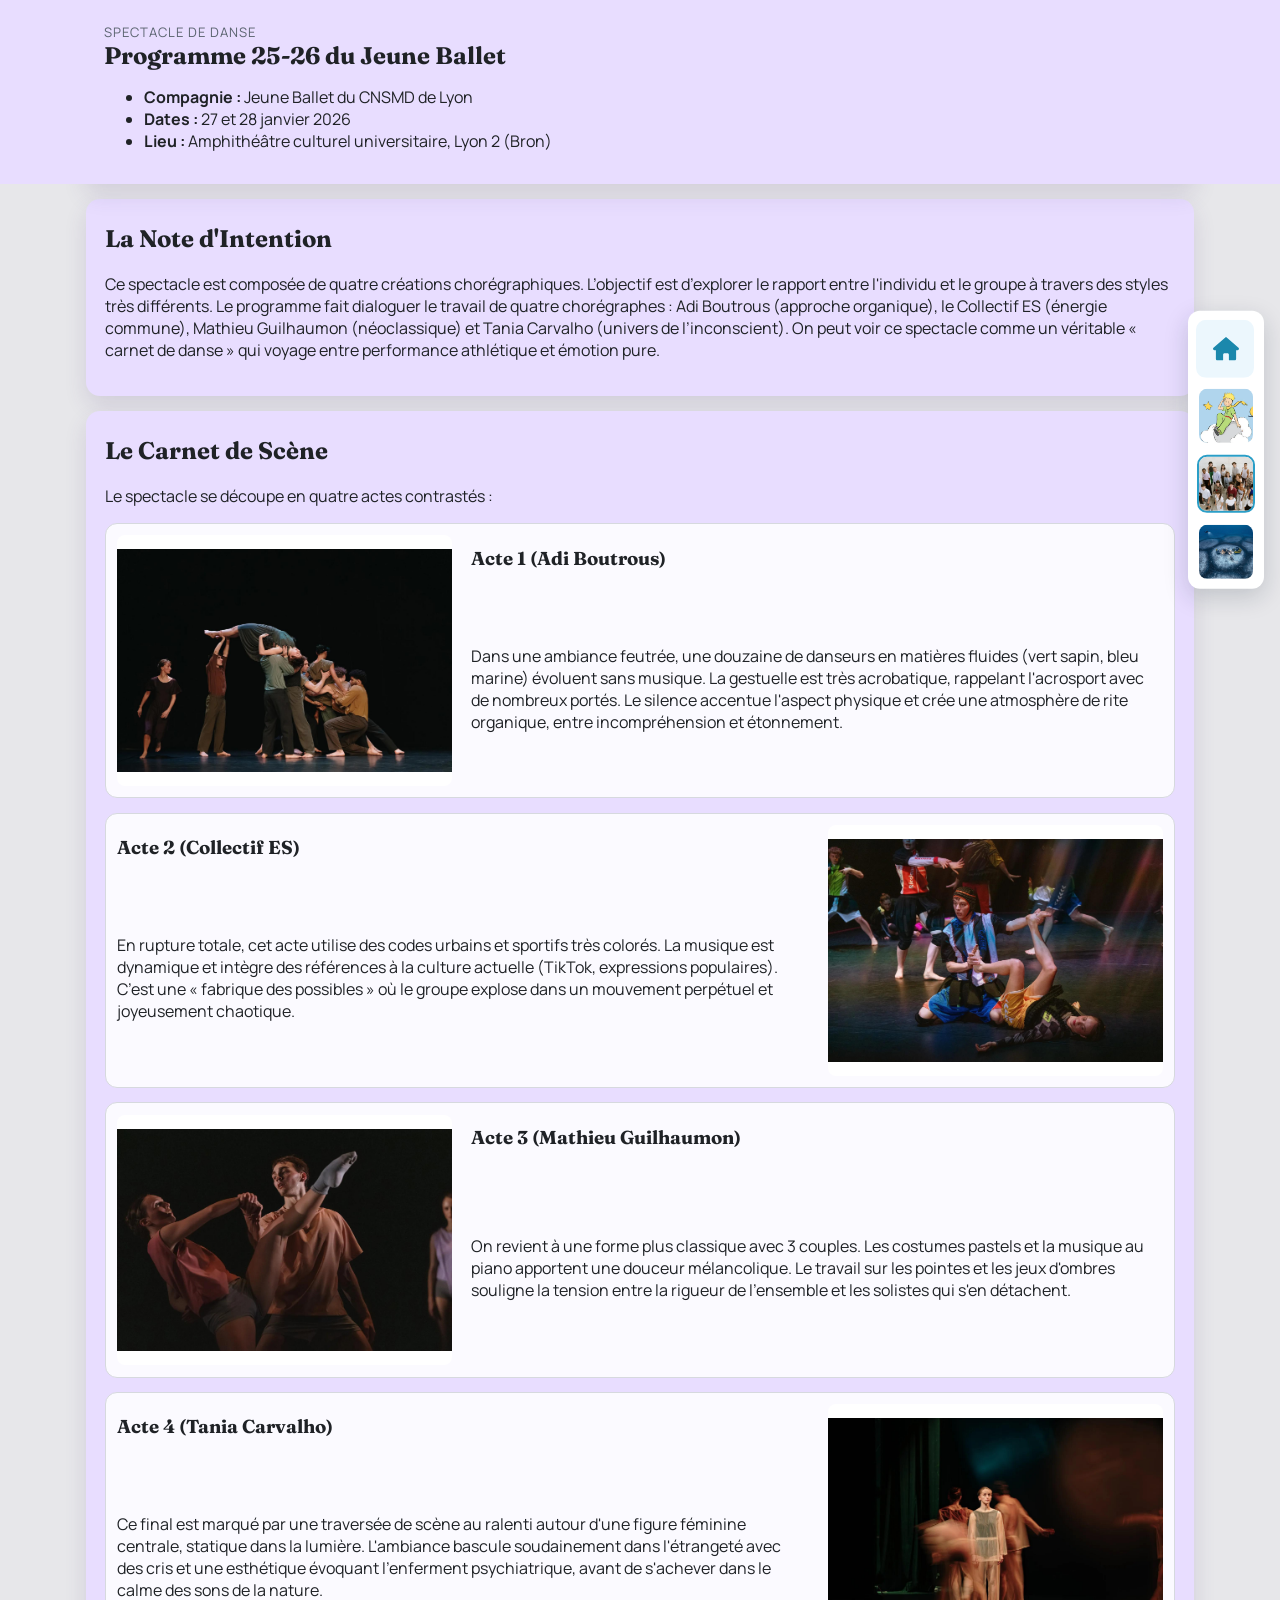
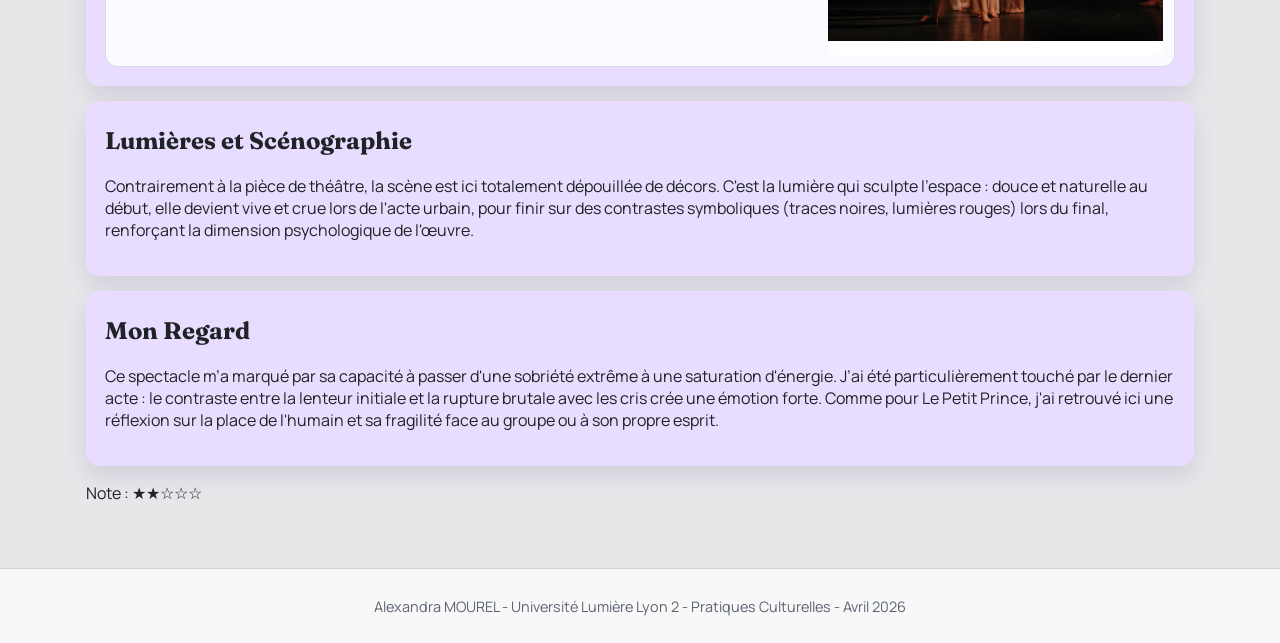
==== danse.html @ e145bd19 "first commit" ====
<!DOCTYPE html>
<html lang="fr">
  <head>
    <meta charset="UTF-8" />
    <meta name="viewport" content="width=device-width, initial-scale=1.0" />
    <title>Spectacle de danse - Jeune Ballet</title>
    <link rel="preconnect" href="https://fonts.googleapis.com" />
    <link rel="preconnect" href="https://fonts.gstatic.com" crossorigin />
    <link
      href="https://fonts.googleapis.com/css2?family=Fraunces:opsz,wght@9..144,400;9..144,700&family=Manrope:wght@400;600;700&display=swap"
      rel="stylesheet"
    />
    <link rel="stylesheet" href="style.css" />
  </head>
  <body class="danse-theme ">
    <main class="container detail-page">
      <div class="danse-sections">
      <section class="detail-bandeau danse-box">
        <p class="eyebrow">Spectacle de danse</p>
        <h1>Programme 25-26 du Jeune Ballet</h1>
        <ul>
          <li><strong>Compagnie :</strong> Jeune Ballet du CNSMD de Lyon</li>
          <li><strong>Dates :</strong> 27 et 28 janvier 2026</li>
          <li><strong>Lieu :</strong>  Amphithéâtre culturel universitaire, Lyon 2 (Bron)</li>
        </ul>
      </section>

      <section class="detail-content danse-box">
        <h2>La Note d'Intention</h2>
        <p>
          Ce spectacle est composée de quatre créations chorégraphiques. L’objectif est d’explorer le rapport entre l'individu et le groupe à travers des styles très différents. Le programme fait dialoguer le travail de quatre chorégraphes : Adi Boutrous (approche organique), le Collectif ES (énergie commune), Mathieu Guilhaumon (néoclassique) et Tania Carvalho (univers de l’inconscient). On peut voir ce spectacle comme un véritable « carnet de danse » qui voyage entre performance athlétique et émotion pure.
        </p>
      </section>

      <section class="detail-content danse-box">
        <h2>Le Carnet de Scène</h2>
        <p>
        Le spectacle se découpe en quatre actes contrastés :
        </p>
        <div class="acts-grid">
          <article class="act-card">
            <img src="Images/danse_1.jpeg" alt="Acte 1 - Adi Boutrous" />
            <h3>Acte 1 (Adi Boutrous)</h3>
            <p>
              Dans une ambiance feutrée, une douzaine de danseurs en matières fluides (vert sapin, bleu marine) évoluent sans musique. La gestuelle est très acrobatique, rappelant l'acrosport avec de nombreux portés. Le silence accentue l'aspect physique et crée une atmosphère de rite organique, entre incompréhension et étonnement.
            </p>
          </article>

          <article class="act-card">
            <img src="Images/danse_2.jpeg" alt="Acte 2 - Collectif ES" />
            <h3>Acte 2 (Collectif ES)</h3>
            <p>
              En rupture totale, cet acte utilise des codes urbains et sportifs très colorés. La musique est dynamique et intègre des références à la culture actuelle (TikTok, expressions populaires). C’est une « fabrique des possibles » où le groupe explose dans un mouvement perpétuel et joyeusement chaotique.
            </p>
          </article>

          <article class="act-card">
            <img src="Images/danse_3.jpeg" alt="Acte 3 - Mathieu Guilhaumon" />
            <h3>Acte 3 (Mathieu Guilhaumon)</h3>
            <p>
              On revient à une forme plus classique avec 3 couples. Les costumes pastels et la musique au piano apportent une douceur mélancolique. Le travail sur les pointes et les jeux d'ombres souligne la tension entre la rigueur de l'ensemble et les solistes qui s'en détachent.
            </p>
          </article>

          <article class="act-card">
            <img src="Images/danse_4.jpeg" alt="Acte 4 - Tania Carvalho" />
            <h3>Acte 4 (Tania Carvalho)</h3>
            <p>
               Ce final est marqué par une traversée de scène au ralenti autour d'une figure féminine centrale, statique dans la lumière. L'ambiance bascule soudainement dans l'étrangeté avec des cris et une esthétique évoquant l'enferment psychiatrique, avant de s'achever dans le calme des sons de la nature.
            </p>
          </article>
        </div>
      </section>

      <section class="detail-content danse-box">
        <h2>Lumières et Scénographie</h2>
        <p>
          Contrairement à la pièce de théâtre, la scène est ici totalement dépouillée de décors. C'est la lumière qui sculpte l'espace : douce et naturelle au début, elle devient vive et crue lors de l'acte urbain, pour finir sur des contrastes symboliques (traces noires, lumières rouges) lors du final, renforçant la dimension psychologique de l'œuvre.
        </p>
      </section>

      <section class="detail-content danse-box">
        <h2>Mon Regard</h2>
        <p>
            Ce spectacle m’a marqué par sa capacité à passer d'une sobriété extrême à une saturation d'énergie. J’ai été particulièrement touché par le dernier acte : le contraste entre la lenteur initiale et la rupture brutale avec les cris crée une émotion forte. Comme pour Le Petit Prince, j'ai retrouvé ici une réflexion sur la place de l'humain et sa fragilité face au groupe ou à son propre esprit.
        </p>
      </section>
      </div>

      <p>Note : &starf;&starf;&star;&star;&star;</p>

    </main>

    <aside class="works-side-nav" aria-label="Navigation des oeuvres">
      <a class="home-icon-link" href="index.html" aria-label="Retour a l'accueil">
        <svg viewBox="0 0 576 512" width="26" height="26" aria-hidden="true" focusable="false">
          <path fill="currentColor" d="M575.8 255.5c0 18-15 32.1-32 32.1H512v192.3c0 17.7-14.3 32.1-32 32.1H352V384c0-17.7-14.3-32-32-32H256c-17.7 0-32 14.3-32 32v128H96c-17.7 0-32-14.3-32-32V287.6H32c-17.8 0-32-14.3-32-32.1c0-9 3.8-17.5 10.4-23.5L266.4 8.5c12.3-11.3 30.9-11.3 43.2 0l256 223.5c6.5 6 10.2 14.5 10.2 23.5z"/>
        </svg>
      </a>
      <a class="work-thumb-link" href="theatre.html" aria-label="Aller a la page Theatre">
        <img src="Images/Accueil_prince.WEBP" alt="Theatre" />
      </a>
      <a class="work-thumb-link is-active" href="danse.html" aria-label="Aller a la page Danse">
        <img src="Images/Accueil_danse.WEBP" alt="Danse" />
      </a>
      <a class="work-thumb-link" href="musee.html" aria-label="Aller a la page Musee">
        <img src="Images/expo.JPG" alt="Musee" />
      </a>
    </aside>

    <footer class="site-footer">
      <p>Alexandra MOUREL - Université Lumière Lyon 2 - Pratiques Culturelles - Avril 2026</p>
    </footer>
  </body>
</html>
---- style.css ----
:root {
  --bg: #f3f1ed;
  --paper: #fffdfa;
  --ink: #1f2226;
  --accent: #d86a3d;
  --line: #2a9ec7;
  --line-soft: #9ad3e6;
  --muted: #5b6470;
  --shadow: 0 14px 40px rgba(22, 39, 54, 0.09);
}

* {
  box-sizing: border-box;
}

body {
  margin: 0;
  font-family: "Manrope", sans-serif;
  color: var(--ink);
  background:
    radial-gradient(circle at top right, rgba(216, 106, 61, 0.12), transparent 30%),
    radial-gradient(circle at 20% 25%, rgba(42, 158, 199, 0.12), transparent 40%),
    var(--bg);
  min-height: 100vh;
  display: flex;
  flex-direction: column;
}

body.theatre-theme {
  background:
    radial-gradient(circle at 14% 18%, rgba(255, 255, 255, 0.45) 1px, transparent 2px),
    radial-gradient(circle at 72% 24%, rgba(255, 255, 255, 0.4) 1px, transparent 2px),
    radial-gradient(circle at 28% 68%, rgba(255, 255, 255, 0.35) 1px, transparent 2px),
    linear-gradient(180deg, #fff9ce 0%, #fff5b0 100%);
  background-size: 180px 180px, 220px 220px, 200px 200px, auto;
}

body.danse-theme {
  background: #e7e7ea;
}

body.expo-theme {
  --ink: #eaf4ff;
  --paper: #102135;
  --line: #5ea2db;
  --line-soft: #3f6588;
  --accent: #88c4ff;
  --muted: #c4d7ea;
  --shadow: 0 14px 40px rgba(0, 0, 0, 0.35);
  background:
    radial-gradient(circle at 50% -10%, rgba(47, 111, 172, 0.42), transparent 35%),
    linear-gradient(180deg, #04101d 0%, #071a2b 100%);
}

.container {
  max-width: 1140px;
  width: 100%;
  margin: 0 auto;
  padding: 0 1rem 3rem;
  flex: 1;
}

.site-footer {
  margin-top: auto;
  padding: 0.8rem 1rem;
  border-top: 1px solid rgba(31, 34, 38, 0.16);
  background: rgba(255, 255, 255, 0.72);
  text-align: center;
  font-size: 0.9rem;
  color: var(--muted);
}

body.expo-theme .site-footer {
  border-top-color: rgba(196, 215, 234, 0.25);
  background: rgba(7, 24, 40, 0.72);
  color: #c4d7ea;
}

.hero {

  border-radius: 0;
  background: var(--paper);
  box-shadow: var(--shadow);
  padding: 1.5rem;
  margin-bottom: 2rem;
  position: relative;
  z-index: 0;
}

.hero::before,
.detail-bandeau::before {
  content: "";
  position: absolute;
  top: 0;
  bottom: 0;
  left: 50%;
  width: 100vw;
  transform: translateX(-50%);
  background: inherit;
  z-index: -1;
}

.eyebrow {
  margin: 0;
  font-size: 0.82rem;
  letter-spacing: 0.08em;
  text-transform: uppercase;
  color: var(--muted);
}

.hero h1 {
  font-family: "Fraunces", serif;
  font-size: clamp(1.8rem, 3.5vw, 2.8rem);
  margin: 0.35rem 0 0.7rem;
  color: #2f2b24;
}

.hero p {
  margin: 0;
  max-width: 70ch;
  line-height: 1.55;
}

.cards-section h2 {
  font-size: 1.1rem;
  margin: 0 0 1rem;
}

.cards-grid {
  display: grid;
  grid-template-columns: repeat(3, minmax(0, 1fr));
  gap: 1.2rem;
}

.card {
  display: flex;
  flex-direction: column;
  background: var(--paper);
  border: 2px solid black;
  border-radius: 12px;
  overflow: hidden;
  box-shadow: var(--shadow);
  animation: cardEnter 500ms ease both;
}

.card-link {
  text-decoration: none;
  color: inherit;
  transform-origin: center;
  transition: scale 220ms ease;
}

.card-link:hover,
.card-link:focus-visible {
  scale: 1.03;
  border: 2px solid var(--line);
}

.card-link:focus-visible {
  outline: 3px solid #0f7ea3;
  outline-offset: 2px;
}

.card:nth-child(2) {
  animation-delay: 80ms;
}

.card:nth-child(3) {
  animation-delay: 160ms;
}

@keyframes cardEnter {
  from {
    opacity: 0;
    transform: translateY(14px);
  }
  to {
    opacity: 1;
    transform: translateY(0);
  }
}

.card-header {
  padding: 0.7rem 0.85rem;
  border-bottom: 1px solid var(--line-soft);
  font-weight: 700;
}

.card-image-link {
  display: block;
  height: 220px;
  overflow: hidden;
}

.card-image {
  width: 100%;
  height: 100%;
  object-fit: cover;
}

.detail-page {
  max-width: 1140px;
}

.detail-bandeau {
  border: 2px solid var(--accent);
  border-radius: 0;
  background: var(--paper);
  box-shadow: var(--shadow);
  padding: 1rem 1.1rem;
  margin-bottom: 0.9rem;
  position: relative;
  z-index: 0;
}

.detail-bandeau h1 {
  margin: 0;
  font-family: "Fraunces", serif;
}

.detail-bandeau p {
  margin: 0.45rem 0 0;
}

.detail-link {
  color: #0f7ea3;
  font-weight: 700;
  text-decoration: none;
}

body.expo-theme .detail-link {
  color: #9fd4ff;
}

.detail-link:hover,
.detail-link:focus-visible {
  text-decoration: underline;
}

.detail-content {
  border: 1px solid #dcd8d1;
  border-radius: 14px;
  background: var(--paper);
  box-shadow: var(--shadow);
  padding: 1.2rem;
  margin-top: 1rem;
}

.detail-content h2,
.detail-content h3 {
  font-family: "Fraunces", serif;
  margin-top: 1.2rem;
}

.detail-content h2 {
  margin-top: 0.4rem;
}

.detail-content ul {
  padding-left: 1.2rem;
}

.detail-content li {
  margin-bottom: 0.65rem;
}

.theatre-sections {
  display: grid;
  gap: 0.9rem;
}

.danse-sections {
  display: grid;
  gap: 0.9rem;
}

.musee-sections {
  display: grid;
  gap: 0.9rem;
}

body.theatre-theme .theatre-box {
  width: 100%;
  margin: 0;
  border: none;
  background: #dff3ff;
  box-shadow: 0 10px 22px rgba(26, 74, 110, 0.12);
}

body .hero,
body .detail-bandeau {
  background: #e7e2d9;
}

body.theatre-theme .detail-bandeau {
  background: #ebdc84;
}

body.danse-theme .detail-bandeau {
  background: #d2d2d8;
}

body.expo-theme .detail-bandeau {
  background: #002395;
  border: none;
}

body.danse-theme .danse-box {
  width: 100%;
  margin: 0;
  border: none;
  background: #e8ddff;
  box-shadow: 0 10px 22px rgba(78, 54, 117, 0.14);
}

body.expo-theme .musee-box {
  width: 100%;
  margin: 0;
  border: none;
  background: #ffffff;
  color: #1f2226;
  box-shadow: 0 10px 22px rgba(5, 22, 37, 0.16);
}

body.expo-theme .musee-box h2,
body.expo-theme .musee-box h3,
body.expo-theme .musee-box p,
body.expo-theme .musee-box li,
body.expo-theme .musee-box strong {
  color: #1f2226;
}

.acts-grid,
.sensory-grid,
.bottom-links {
  display: grid;
  gap: 0.9rem;
}

.acts-grid {
  grid-template-columns: 1fr;
}

.sensory-grid {
  grid-template-columns: repeat(3, minmax(0, 1fr));
}

.act-card,
.sensory-card {
  border: 1px solid #d6d9de;
  border-radius: 12px;
  padding: 0.7rem;
  background: rgba(255, 255, 255, 0.85);
}

.act-card {
  display: grid;
  grid-template-columns: minmax(240px, 32%) 1fr;
  gap: 0.95rem 1.2rem;
  align-items: start;
}

.act-card:nth-child(even) {
  grid-template-columns: 1fr minmax(240px, 32%);
}

.act-card:nth-child(even) img {
  grid-column: 2;
  grid-row: 1 / span 2;
}

.act-card:nth-child(even) h3,
.act-card:nth-child(even) p {
  grid-column: 1;
}

body.expo-theme .act-card,
body.expo-theme .sensory-card {
  border-color: #36506d;
  background: rgba(9, 24, 39, 0.7);
}

.act-card img {
  grid-column: 1;
  grid-row: 1 / span 2;
  width: 100%;
  aspect-ratio: 4 / 3;
  height: auto;
  object-fit: contain;
  object-position: center;
  border-radius: 8px;
  background: #ffffff;
}

.act-card h3,
.act-card p {
  grid-column: 2;
}

.act-card h3 {
  margin: 0;
}

.act-card p {
  margin: 0;
}

.act-card h3,
.sensory-card h3 {
  margin-top: 0.7rem;
  margin-bottom: 0.4rem;
}

.page-footer {
  margin-top: 1rem;
}

.works-side-nav {
  position: fixed;
  right: 1rem;
  left: auto;
  top: 50%;
  transform: translateY(-50%);
  z-index: 20;
  display: grid;
  gap: 0.6rem;
  padding: 0.55rem;
  border-radius: 12px;
  background: #ffffff;
  box-shadow: 0 8px 24px rgba(18, 35, 50, 0.18);
}

.home-icon-link,
.work-thumb-link {
  display: block;
  width: 58px;
  height: 58px;
  border-radius: 10px;
  overflow: hidden;
  border: 2px solid transparent;
  transition: transform 160ms ease, border-color 160ms ease;
}

.home-icon-link {
  display: flex;
  align-items: center;
  justify-content: center;
  background: #ecf7fd;
  color: #1b88ac;
}

body.expo-theme .home-icon-link {
  background: rgba(18, 52, 84, 0.9);
  color: #b7dcff;
}

.work-thumb-link img {
  width: 100%;
  height: 100%;
  object-fit: cover;
}

.home-icon-link:hover,
.home-icon-link:focus-visible,
.work-thumb-link:hover,
.work-thumb-link:focus-visible {
  transform: scale(1.04);
  border-color: #2a9ec7;
  outline: none;
}

.work-thumb-link.is-active {
  border-color: #2a9ec7;
}

.bottom-links {
  grid-template-columns: repeat(2, minmax(0, 1fr));
}

.bottom-links a {
  text-align: center;
  text-decoration: none;
  font-weight: 700;
  border: 1px solid var(--line);
  color: #0f7ea3;
  background: rgba(226, 243, 251, 0.65);
  border-radius: 10px;
  padding: 0.75rem;
}

body.expo-theme .bottom-links a {
  color: #9fd4ff;
  background: rgba(13, 35, 56, 0.8);
}

.bottom-links a:hover,
.bottom-links a:focus-visible {
  background: rgba(197, 231, 246, 0.9);
}

body.expo-theme .bottom-links a:hover,
body.expo-theme .bottom-links a:focus-visible {
  background: rgba(20, 50, 79, 0.95);
}

span.typeOeuvre {
    font-size : 11px;
    color : grey;
}

@media (max-width: 980px) {
  .cards-grid {
    grid-template-columns: repeat(2, minmax(0, 1fr));
  }

  .works-side-nav {
    top: auto;
    bottom: 5.2rem;
    left: 50%;
    right: auto;
    transform: translateX(-50%);
    grid-auto-flow: column;
  }
}

@media (max-width: 680px) {
  .container {
    padding: 1rem 0.8rem 2rem;
  }

  .cards-grid {
    grid-template-columns: 1fr;
  }

  .card-image-link {
    height: 210px;
  }

  .acts-grid,
  .sensory-grid,
  .bottom-links {
    grid-template-columns: 1fr;
  }

  .act-card,
  .act-card:nth-child(even) {
    grid-template-columns: 1fr;
    gap: 0.7rem;
  }

  .act-card img,
  .act-card:nth-child(even) img,
  .act-card h3,
  .act-card p,
  .act-card:nth-child(even) h3,
  .act-card:nth-child(even) p {
    grid-column: 1;
    grid-row: auto;
  }
}
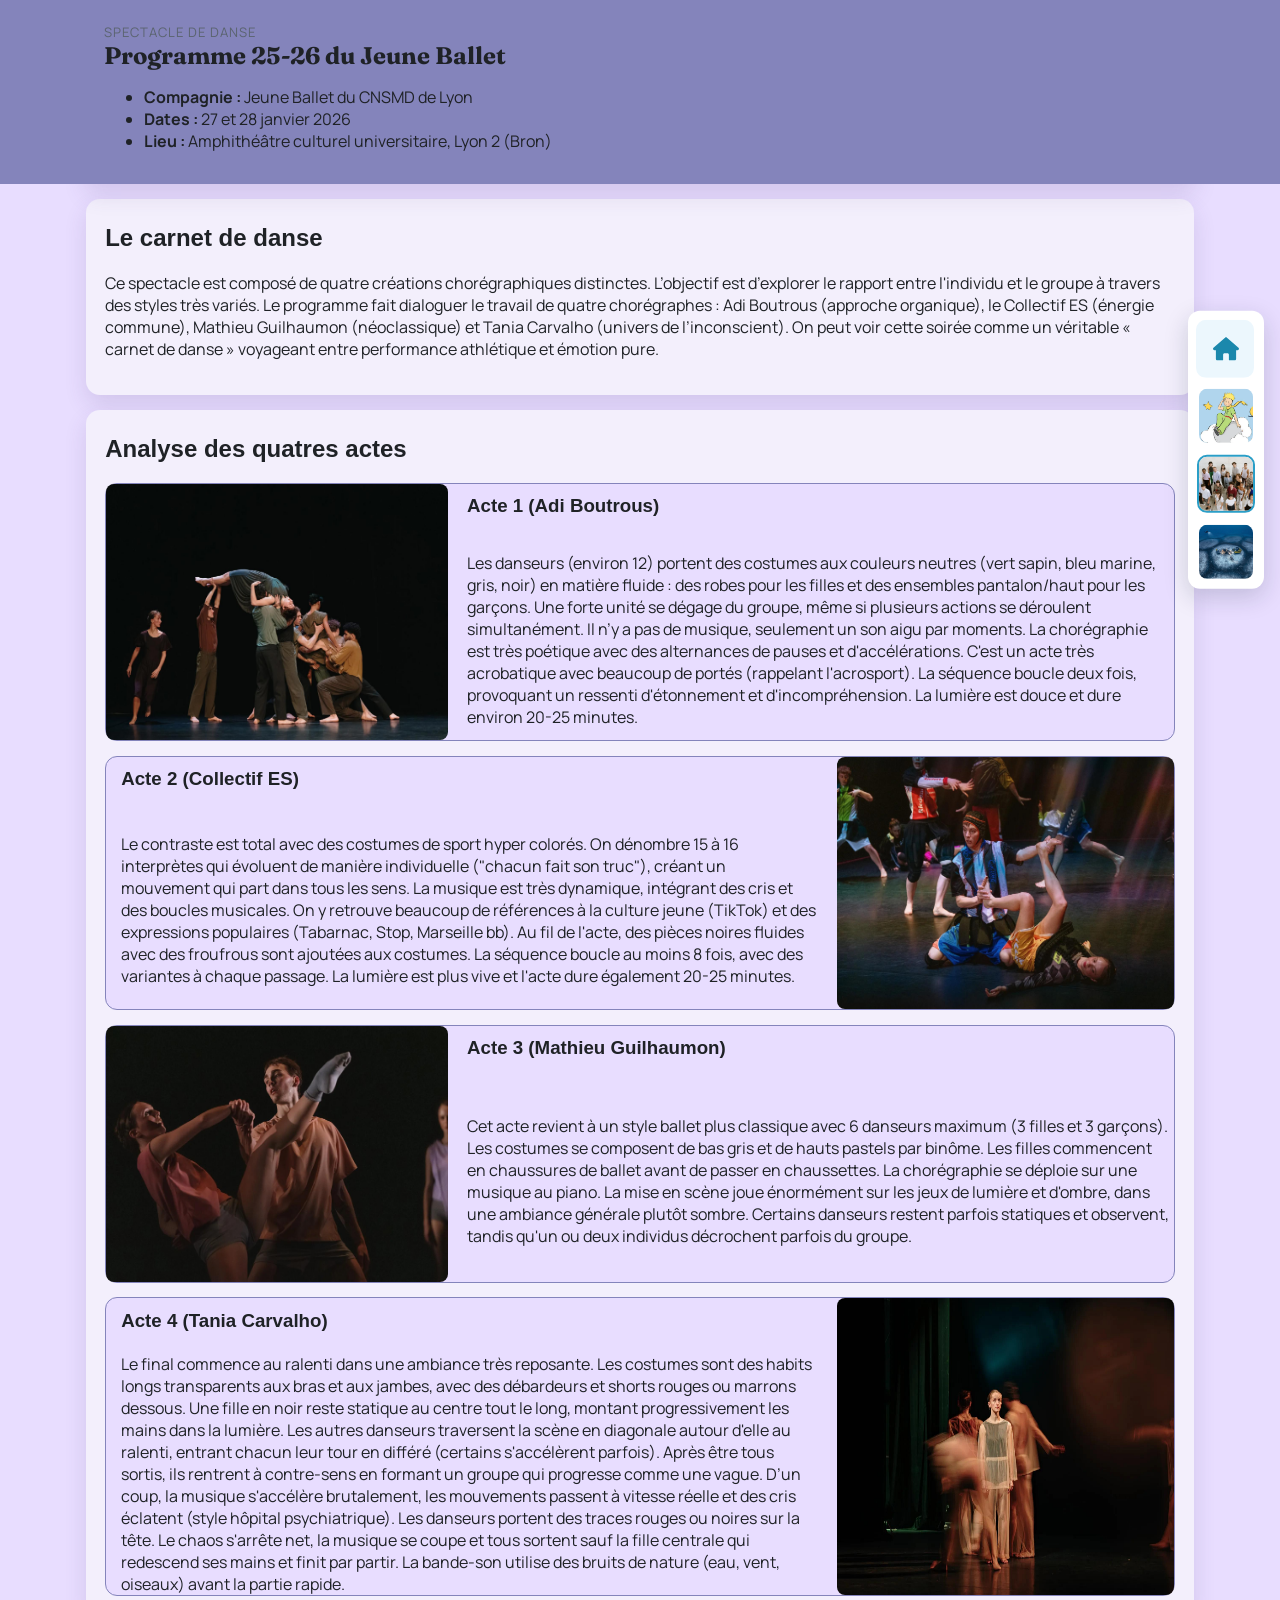
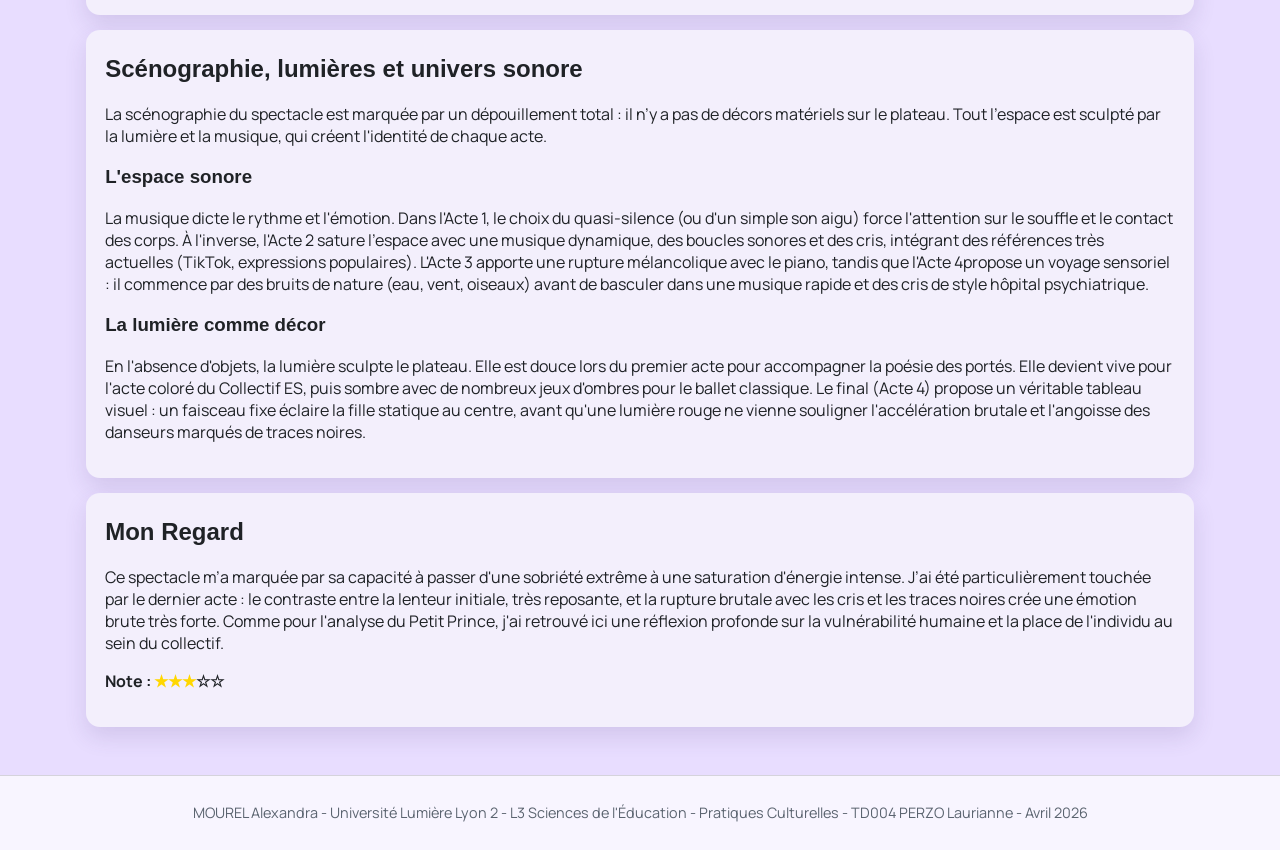
==== commit 1c55bfce: "modifs pont" ====
--- a/danse.html
+++ b/danse.html
@@ -26,23 +26,20 @@
       </section>
 
       <section class="detail-content danse-box">
-        <h2>La Note d'Intention</h2>
+        <h2>Le carnet de danse</h2>
         <p>
-          Ce spectacle est composée de quatre créations chorégraphiques. L’objectif est d’explorer le rapport entre l'individu et le groupe à travers des styles très différents. Le programme fait dialoguer le travail de quatre chorégraphes : Adi Boutrous (approche organique), le Collectif ES (énergie commune), Mathieu Guilhaumon (néoclassique) et Tania Carvalho (univers de l’inconscient). On peut voir ce spectacle comme un véritable « carnet de danse » qui voyage entre performance athlétique et émotion pure.
+        Ce spectacle est composé de quatre créations chorégraphiques distinctes. L’objectif est d’explorer le rapport entre l'individu et le groupe à travers des styles très variés. Le programme fait dialoguer le travail de quatre chorégraphes : Adi Boutrous (approche organique), le Collectif ES (énergie commune), Mathieu Guilhaumon (néoclassique) et Tania Carvalho (univers de l’inconscient). On peut voir cette soirée comme un véritable « carnet de danse » voyageant entre performance athlétique et émotion pure.  
         </p>
       </section>
 
       <section class="detail-content danse-box">
-        <h2>Le Carnet de Scène</h2>
-        <p>
-        Le spectacle se découpe en quatre actes contrastés :
-        </p>
+        <h2>Analyse des quatres actes</h2>
         <div class="acts-grid">
           <article class="act-card">
             <img src="Images/danse_1.jpeg" alt="Acte 1 - Adi Boutrous" />
             <h3>Acte 1 (Adi Boutrous)</h3>
             <p>
-              Dans une ambiance feutrée, une douzaine de danseurs en matières fluides (vert sapin, bleu marine) évoluent sans musique. La gestuelle est très acrobatique, rappelant l'acrosport avec de nombreux portés. Le silence accentue l'aspect physique et crée une atmosphère de rite organique, entre incompréhension et étonnement.
+                Les danseurs (environ 12) portent des costumes aux couleurs neutres (vert sapin, bleu marine, gris, noir) en matière fluide : des robes pour les filles et des ensembles pantalon/haut pour les garçons. Une forte unité se dégage du groupe, même si plusieurs actions se déroulent simultanément. Il n’y a pas de musique, seulement un son aigu par moments. La chorégraphie est très poétique avec des alternances de pauses et d'accélérations. C'est un acte très acrobatique avec beaucoup de portés (rappelant l'acrosport). La séquence boucle deux fois, provoquant un ressenti d'étonnement et d'incompréhension. La lumière est douce et dure environ 20-25 minutes.
             </p>
           </article>
 
@@ -50,7 +47,7 @@
             <img src="Images/danse_2.jpeg" alt="Acte 2 - Collectif ES" />
             <h3>Acte 2 (Collectif ES)</h3>
             <p>
-              En rupture totale, cet acte utilise des codes urbains et sportifs très colorés. La musique est dynamique et intègre des références à la culture actuelle (TikTok, expressions populaires). C’est une « fabrique des possibles » où le groupe explose dans un mouvement perpétuel et joyeusement chaotique.
+                Le contraste est total avec des costumes de sport hyper colorés. On dénombre 15 à 16 interprètes qui évoluent de manière individuelle ("chacun fait son truc"), créant un mouvement qui part dans tous les sens. La musique est très dynamique, intégrant des cris et des boucles musicales. On y retrouve beaucoup de références à la culture jeune (TikTok) et des expressions populaires (Tabarnac, Stop, Marseille bb). Au fil de l'acte, des pièces noires fluides avec des froufrous sont ajoutées aux costumes. La séquence boucle au moins 8 fois, avec des variantes à chaque passage. La lumière est plus vive et l'acte dure également 20-25 minutes.
             </p>
           </article>
 
@@ -58,7 +55,7 @@
             <img src="Images/danse_3.jpeg" alt="Acte 3 - Mathieu Guilhaumon" />
             <h3>Acte 3 (Mathieu Guilhaumon)</h3>
             <p>
-              On revient à une forme plus classique avec 3 couples. Les costumes pastels et la musique au piano apportent une douceur mélancolique. Le travail sur les pointes et les jeux d'ombres souligne la tension entre la rigueur de l'ensemble et les solistes qui s'en détachent.
+                Cet acte revient à un style ballet plus classique avec 6 danseurs maximum (3 filles et 3 garçons). Les costumes se composent de bas gris et de hauts pastels par binôme. Les filles commencent en chaussures de ballet avant de passer en chaussettes. La chorégraphie se déploie sur une musique au piano. La mise en scène joue énormément sur les jeux de lumière et d'ombre, dans une ambiance générale plutôt sombre. Certains danseurs restent parfois statiques et observent, tandis qu'un ou deux individus décrochent parfois du groupe.
             </p>
           </article>
 
@@ -66,28 +63,33 @@
             <img src="Images/danse_4.jpeg" alt="Acte 4 - Tania Carvalho" />
             <h3>Acte 4 (Tania Carvalho)</h3>
             <p>
-               Ce final est marqué par une traversée de scène au ralenti autour d'une figure féminine centrale, statique dans la lumière. L'ambiance bascule soudainement dans l'étrangeté avec des cris et une esthétique évoquant l'enferment psychiatrique, avant de s'achever dans le calme des sons de la nature.
+                Le final commence au ralenti dans une ambiance très reposante. Les costumes sont des habits longs transparents aux bras et aux jambes, avec des débardeurs et shorts rouges ou marrons dessous. Une fille en noir reste statique au centre tout le long, montant progressivement les mains dans la lumière. Les autres danseurs traversent la scène en diagonale autour d'elle au ralenti, entrant chacun leur tour en différé (certains s'accélèrent parfois). Après être tous sortis, ils rentrent à contre-sens en formant un groupe qui progresse comme une vague. D’un coup, la musique s'accélère brutalement, les mouvements passent à vitesse réelle et des cris éclatent (style hôpital psychiatrique). Les danseurs portent des traces rouges ou noires sur la tête. Le chaos s'arrête net, la musique se coupe et tous sortent sauf la fille centrale qui redescend ses mains et finit par partir. La bande-son utilise des bruits de nature (eau, vent, oiseaux) avant la partie rapide.
             </p>
           </article>
         </div>
       </section>
 
       <section class="detail-content danse-box">
-        <h2>Lumières et Scénographie</h2>
+        <h2>Scénographie, lumières et univers sonore</h2>
         <p>
-          Contrairement à la pièce de théâtre, la scène est ici totalement dépouillée de décors. C'est la lumière qui sculpte l'espace : douce et naturelle au début, elle devient vive et crue lors de l'acte urbain, pour finir sur des contrastes symboliques (traces noires, lumières rouges) lors du final, renforçant la dimension psychologique de l'œuvre.
+            La scénographie du spectacle est marquée par un dépouillement total : il n’y a pas de décors matériels sur le plateau. Tout l'espace est sculpté par la lumière et la musique, qui créent l'identité de chaque acte.
         </p>
+        <h3>L'espace sonore</h3>
+        <p>La musique dicte le rythme et l'émotion. Dans l'Acte 1, le choix du quasi-silence (ou d'un simple son aigu) force l'attention sur le souffle et le contact des corps. À l'inverse, l'Acte 2 sature l'espace avec une musique dynamique, des boucles sonores et des cris, intégrant des références très actuelles (TikTok, expressions populaires). L'Acte 3 apporte une rupture mélancolique avec le piano, tandis que l'Acte 4propose un voyage sensoriel : il commence par des bruits de nature (eau, vent, oiseaux) avant de basculer dans une musique rapide et des cris de style hôpital psychiatrique.</p>
+        <h3>La lumière comme décor</h3>
+        <p>En l'absence d'objets, la lumière sculpte le plateau. Elle est douce lors du premier acte pour accompagner la poésie des portés. Elle devient vive pour l'acte coloré du Collectif ES, puis sombre avec de nombreux jeux d'ombres pour le ballet classique. Le final (Acte 4) propose un véritable tableau visuel : un faisceau fixe éclaire la fille statique au centre, avant qu'une lumière rouge ne vienne souligner l'accélération brutale et l'angoisse des danseurs marqués de traces noires.</p>
       </section>
 
       <section class="detail-content danse-box">
         <h2>Mon Regard</h2>
         <p>
-            Ce spectacle m’a marqué par sa capacité à passer d'une sobriété extrême à une saturation d'énergie. J’ai été particulièrement touché par le dernier acte : le contraste entre la lenteur initiale et la rupture brutale avec les cris crée une émotion forte. Comme pour Le Petit Prince, j'ai retrouvé ici une réflexion sur la place de l'humain et sa fragilité face au groupe ou à son propre esprit.
+Ce spectacle m’a marquée par sa capacité à passer d'une sobriété extrême à une saturation d'énergie intense. J’ai été particulièrement touchée par le dernier acte : le contraste entre la lenteur initiale, très reposante, et la rupture brutale avec les cris et les traces noires crée une émotion brute très forte. Comme pour l'analyse du Petit Prince, j'ai retrouvé ici une réflexion profonde sur la vulnérabilité humaine et la place de l'individu au sein du collectif.
         </p>
+         <p style="font-weight:bold">Note : <span class="gold">&starf;&starf;&starf;</span>&star;&star;</p>
       </section>
       </div>
 
-      <p>Note : &starf;&starf;&star;&star;&star;</p>
+     
 
     </main>
 
@@ -109,7 +111,7 @@
     </aside>
 
     <footer class="site-footer">
-      <p>Alexandra MOUREL - Université Lumière Lyon 2 - Pratiques Culturelles - Avril 2026</p>
+<p>MOUREL Alexandra - Université Lumière Lyon 2 - L3 Sciences de l'Éducation - Pratiques Culturelles - TD004 PERZO Laurianne - Avril 2026</p>
     </footer>
   </body>
 </html>
--- a/style.css
+++ b/style.css
@@ -36,7 +36,8 @@
 }
 
 body.danse-theme {
-  background: #e7e7ea;
+  background: #e8ddff;
+  /* */
 }
 
 body.expo-theme {
@@ -116,12 +117,13 @@
 }
 
 .hero p {
-  margin: 0;
-  max-width: 70ch;
+    text-align : justify;
+  margin: 0;
   line-height: 1.55;
 }
 
 .cards-section h2 {
+  font-family: "Montserrat", serif;
   font-size: 1.1rem;
   margin: 0 0 1rem;
 }
@@ -248,7 +250,7 @@
 
 .detail-content h2,
 .detail-content h3 {
-  font-family: "Fraunces", serif;
+  font-family: "Arial", serif;
   margin-top: 1.2rem;
 }
 
@@ -296,9 +298,7 @@
   background: #ebdc84;
 }
 
-body.danse-theme .detail-bandeau {
-  background: #d2d2d8;
-}
+
 
 body.expo-theme .detail-bandeau {
   background: #002395;
@@ -309,8 +309,12 @@
   width: 100%;
   margin: 0;
   border: none;
-  background: #e8ddff;
+  background: #f3effc;
   box-shadow: 0 10px 22px rgba(78, 54, 117, 0.14);
+}
+
+body.danse-theme .detail-bandeau {
+  background: #8484bb;
 }
 
 body.expo-theme .musee-box {
@@ -347,10 +351,11 @@
 
 .act-card,
 .sensory-card {
-  border: 1px solid #d6d9de;
+  border: 1px solid #8484bb;
+  /* HERE */
   border-radius: 12px;
-  padding: 0.7rem;
-  background: rgba(255, 255, 255, 0.85);
+ /* padding: 0.7rem;*/
+  background: #e8ddff;
 }
 
 .act-card {
@@ -362,6 +367,7 @@
 
 .act-card:nth-child(even) {
   grid-template-columns: 1fr minmax(240px, 32%);
+  padding-left: 15px;
 }
 
 .act-card:nth-child(even) img {
@@ -385,11 +391,11 @@
   grid-row: 1 / span 2;
   width: 100%;
   aspect-ratio: 4 / 3;
-  height: auto;
-  object-fit: contain;
+  height: 100%;
+  /*object-fit: contain;*/
   object-position: center;
   border-radius: 8px;
-  background: #ffffff;
+
 }
 
 .act-card h3,
@@ -449,10 +455,6 @@
   color: #1b88ac;
 }
 
-body.expo-theme .home-icon-link {
-  background: rgba(18, 52, 84, 0.9);
-  color: #b7dcff;
-}
 
 .work-thumb-link img {
   width: 100%;
@@ -558,3 +560,8 @@
     grid-row: auto;
   }
 }
+
+.gold {
+    color : #FFD700;
+
+}
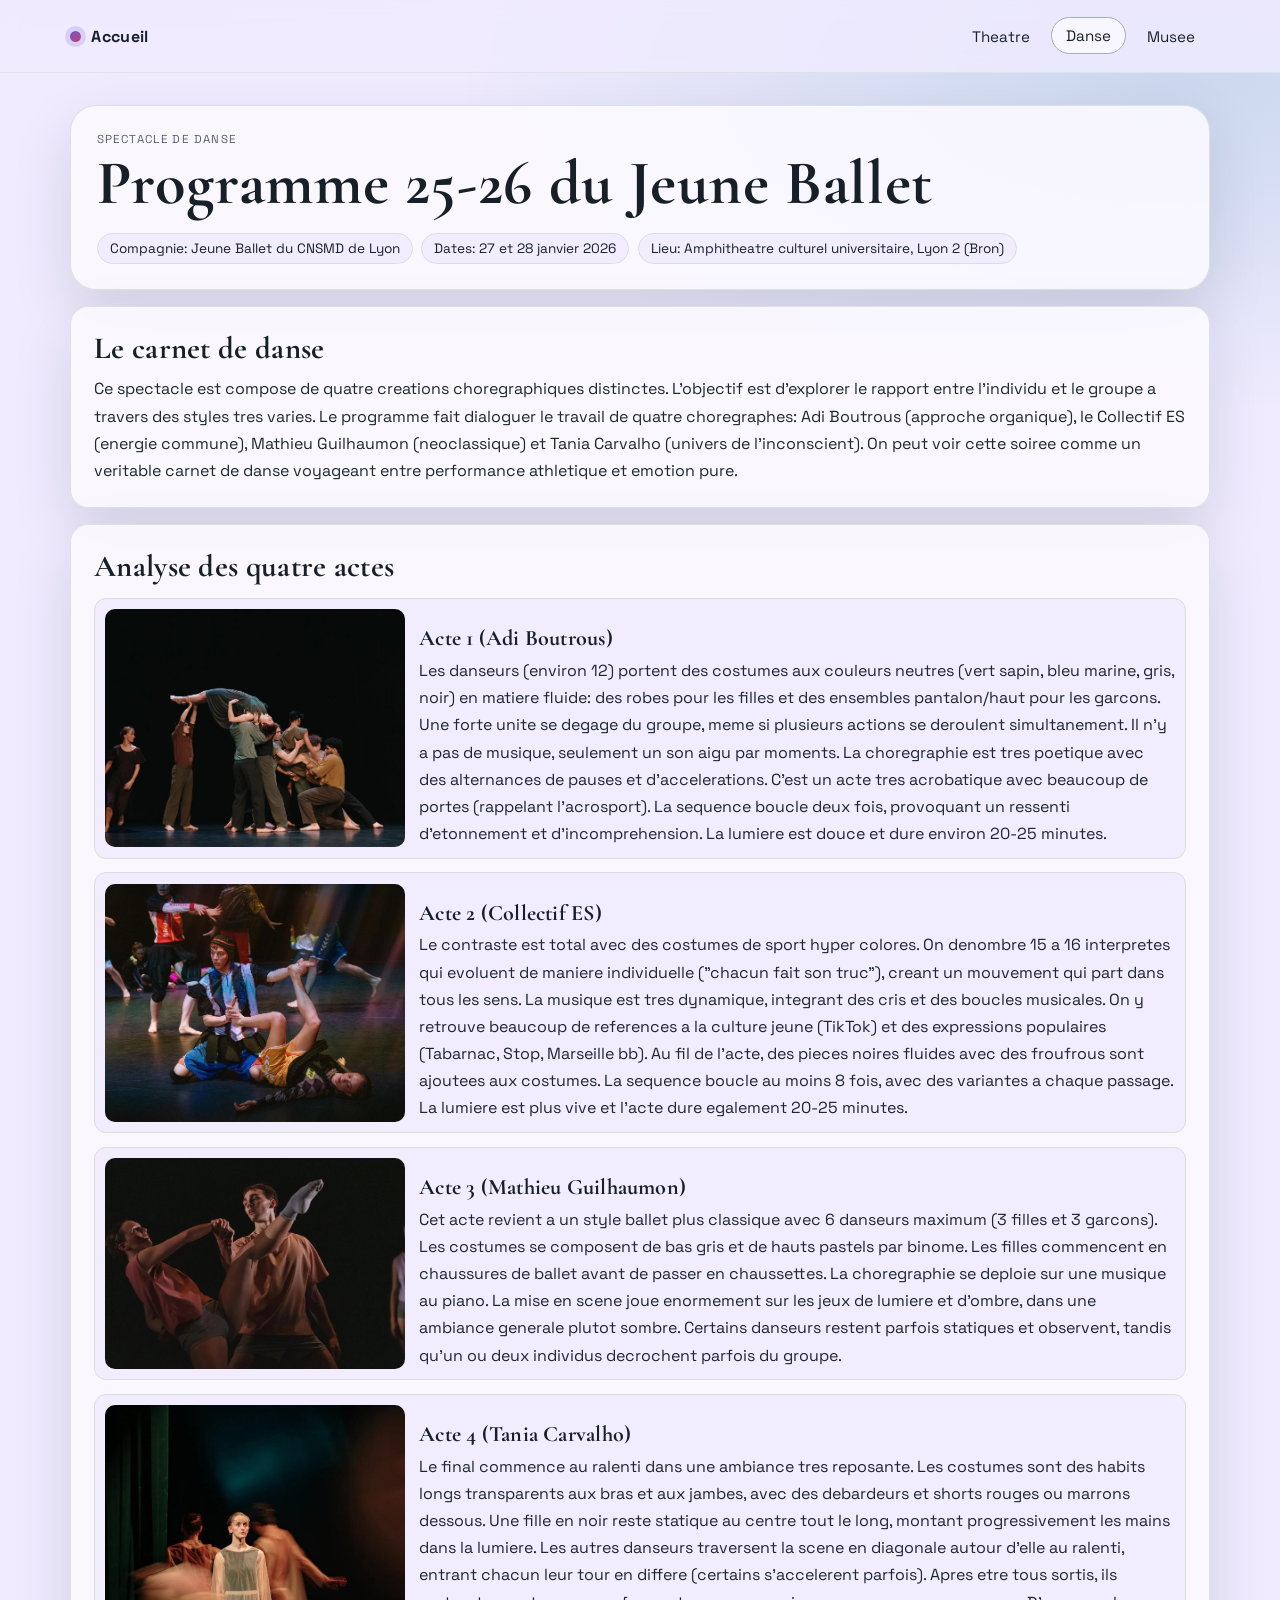
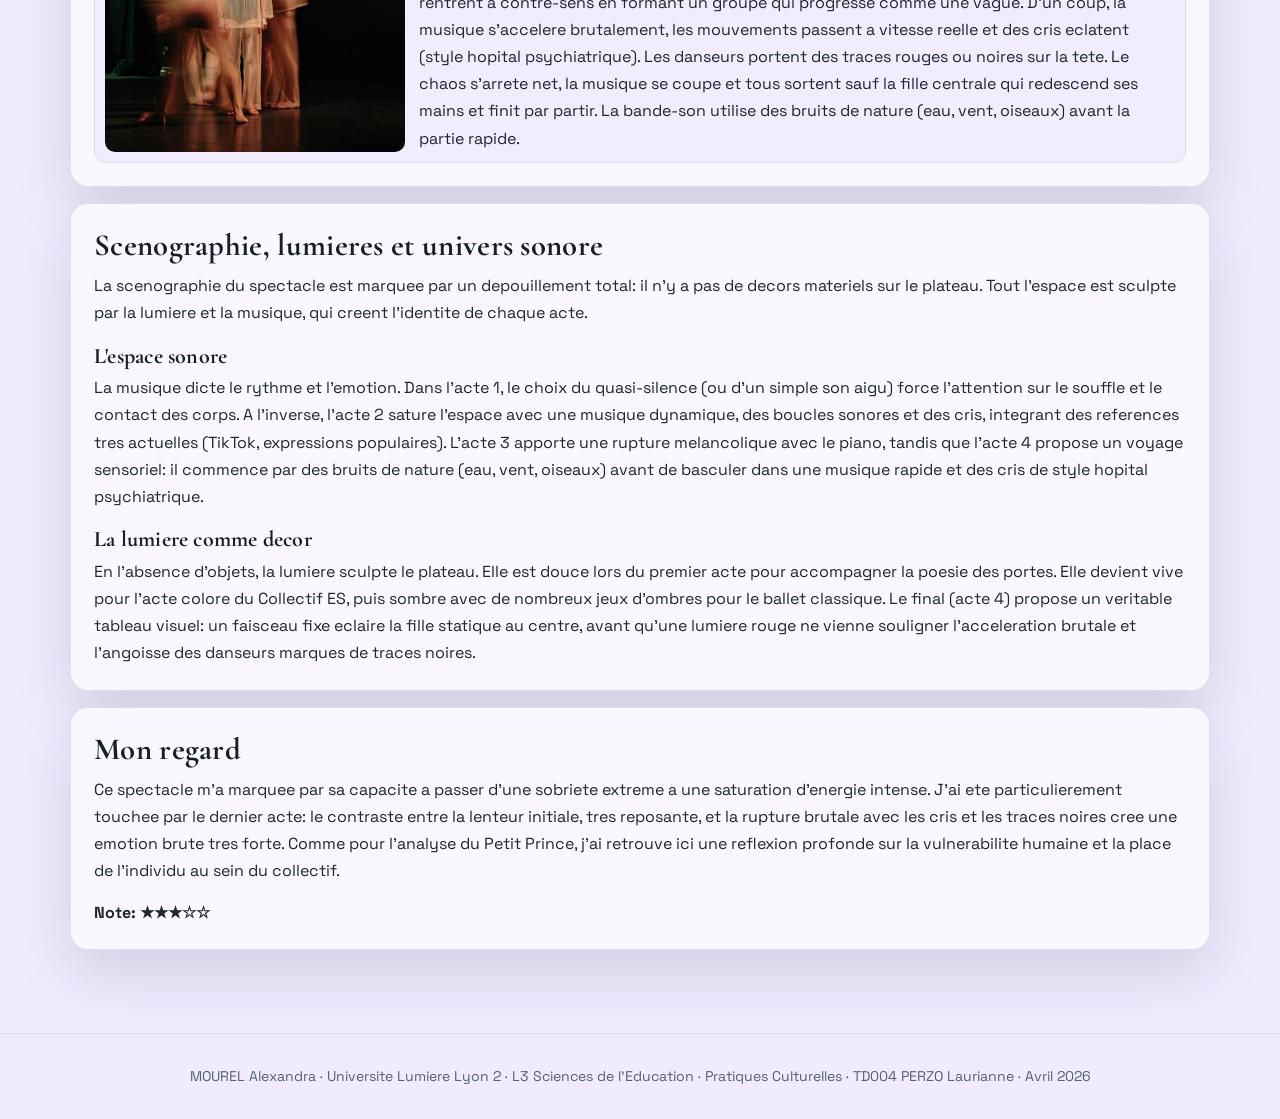
==== commit 574d84ac: "changement UI/UX" ====
--- a/danse.html
+++ b/danse.html
@@ -3,115 +3,177 @@
   <head>
     <meta charset="UTF-8" />
     <meta name="viewport" content="width=device-width, initial-scale=1.0" />
-    <title>Spectacle de danse - Jeune Ballet</title>
+    <title>Danse | Jeune Ballet</title>
     <link rel="preconnect" href="https://fonts.googleapis.com" />
     <link rel="preconnect" href="https://fonts.gstatic.com" crossorigin />
     <link
-      href="https://fonts.googleapis.com/css2?family=Fraunces:opsz,wght@9..144,400;9..144,700&family=Manrope:wght@400;600;700&display=swap"
+      href="https://fonts.googleapis.com/css2?family=Cormorant+Garamond:wght@500;700&family=Space+Grotesk:wght@400;500;700&display=swap"
       rel="stylesheet"
     />
     <link rel="stylesheet" href="style.css" />
+    <script src="script.js" defer></script>
   </head>
-  <body class="danse-theme ">
-    <main class="container detail-page">
-      <div class="danse-sections">
-      <section class="detail-bandeau danse-box">
-        <p class="eyebrow">Spectacle de danse</p>
-        <h1>Programme 25-26 du Jeune Ballet</h1>
-        <ul>
-          <li><strong>Compagnie :</strong> Jeune Ballet du CNSMD de Lyon</li>
-          <li><strong>Dates :</strong> 27 et 28 janvier 2026</li>
-          <li><strong>Lieu :</strong>  Amphithéâtre culturel universitaire, Lyon 2 (Bron)</li>
-        </ul>
-      </section>
+  <body class="theme-detail theme-danse">
+    <div class="page-glow" aria-hidden="true"></div>
+    <div class="progress-bar" data-reading-progress aria-hidden="true"></div>
 
-      <section class="detail-content danse-box">
-        <h2>Le carnet de danse</h2>
-        <p>
-        Ce spectacle est composé de quatre créations chorégraphiques distinctes. L’objectif est d’explorer le rapport entre l'individu et le groupe à travers des styles très variés. Le programme fait dialoguer le travail de quatre chorégraphes : Adi Boutrous (approche organique), le Collectif ES (énergie commune), Mathieu Guilhaumon (néoclassique) et Tania Carvalho (univers de l’inconscient). On peut voir cette soirée comme un véritable « carnet de danse » voyageant entre performance athlétique et émotion pure.  
-        </p>
-      </section>
+    <header class="site-header">
+      <div class="container nav-wrap">
+        <a class="brand" href="index.html" aria-label="Retour a l'accueil">
+          <span class="brand-dot"></span>
+          <span> Accueil</span>
+        </a>
 
-      <section class="detail-content danse-box">
-        <h2>Analyse des quatres actes</h2>
-        <div class="acts-grid">
-          <article class="act-card">
-            <img src="Images/danse_1.jpeg" alt="Acte 1 - Adi Boutrous" />
-            <h3>Acte 1 (Adi Boutrous)</h3>
-            <p>
-                Les danseurs (environ 12) portent des costumes aux couleurs neutres (vert sapin, bleu marine, gris, noir) en matière fluide : des robes pour les filles et des ensembles pantalon/haut pour les garçons. Une forte unité se dégage du groupe, même si plusieurs actions se déroulent simultanément. Il n’y a pas de musique, seulement un son aigu par moments. La chorégraphie est très poétique avec des alternances de pauses et d'accélérations. C'est un acte très acrobatique avec beaucoup de portés (rappelant l'acrosport). La séquence boucle deux fois, provoquant un ressenti d'étonnement et d'incompréhension. La lumière est douce et dure environ 20-25 minutes.
-            </p>
-          </article>
+        <button class="menu-btn" type="button" data-menu-btn aria-expanded="false" aria-controls="main-nav">
+          Menu
+        </button>
 
-          <article class="act-card">
-            <img src="Images/danse_2.jpeg" alt="Acte 2 - Collectif ES" />
-            <h3>Acte 2 (Collectif ES)</h3>
-            <p>
-                Le contraste est total avec des costumes de sport hyper colorés. On dénombre 15 à 16 interprètes qui évoluent de manière individuelle ("chacun fait son truc"), créant un mouvement qui part dans tous les sens. La musique est très dynamique, intégrant des cris et des boucles musicales. On y retrouve beaucoup de références à la culture jeune (TikTok) et des expressions populaires (Tabarnac, Stop, Marseille bb). Au fil de l'acte, des pièces noires fluides avec des froufrous sont ajoutées aux costumes. La séquence boucle au moins 8 fois, avec des variantes à chaque passage. La lumière est plus vive et l'acte dure également 20-25 minutes.
-            </p>
-          </article>
+        <nav id="main-nav" class="main-nav" aria-label="Navigation principale">
+          <a href="theatre.html">Theatre</a>
+          <a class="active" href="danse.html">Danse</a>
+          <a href="musee.html">Musee</a>
+        </nav>
+      </div>
+    </header>
 
-          <article class="act-card">
-            <img src="Images/danse_3.jpeg" alt="Acte 3 - Mathieu Guilhaumon" />
-            <h3>Acte 3 (Mathieu Guilhaumon)</h3>
-            <p>
-                Cet acte revient à un style ballet plus classique avec 6 danseurs maximum (3 filles et 3 garçons). Les costumes se composent de bas gris et de hauts pastels par binôme. Les filles commencent en chaussures de ballet avant de passer en chaussettes. La chorégraphie se déploie sur une musique au piano. La mise en scène joue énormément sur les jeux de lumière et d'ombre, dans une ambiance générale plutôt sombre. Certains danseurs restent parfois statiques et observent, tandis qu'un ou deux individus décrochent parfois du groupe.
-            </p>
-          </article>
+    <main class="container main-content">
+      <article class="story">
+        <header class="story-head reveal">
+          <p class="kicker">Spectacle de danse</p>
+          <h1>Programme 25-26 du Jeune Ballet</h1>
+          <ul class="meta-chips">
+            <li>Compagnie: Jeune Ballet du CNSMD de Lyon</li>
+            <li>Dates: 27 et 28 janvier 2026</li>
+            <li>Lieu: Amphitheatre culturel universitaire, Lyon 2 (Bron)</li>
+          </ul>
+        </header>
 
-          <article class="act-card">
-            <img src="Images/danse_4.jpeg" alt="Acte 4 - Tania Carvalho" />
-            <h3>Acte 4 (Tania Carvalho)</h3>
-            <p>
-                Le final commence au ralenti dans une ambiance très reposante. Les costumes sont des habits longs transparents aux bras et aux jambes, avec des débardeurs et shorts rouges ou marrons dessous. Une fille en noir reste statique au centre tout le long, montant progressivement les mains dans la lumière. Les autres danseurs traversent la scène en diagonale autour d'elle au ralenti, entrant chacun leur tour en différé (certains s'accélèrent parfois). Après être tous sortis, ils rentrent à contre-sens en formant un groupe qui progresse comme une vague. D’un coup, la musique s'accélère brutalement, les mouvements passent à vitesse réelle et des cris éclatent (style hôpital psychiatrique). Les danseurs portent des traces rouges ou noires sur la tête. Le chaos s'arrête net, la musique se coupe et tous sortent sauf la fille centrale qui redescend ses mains et finit par partir. La bande-son utilise des bruits de nature (eau, vent, oiseaux) avant la partie rapide.
-            </p>
-          </article>
-        </div>
-      </section>
+        <section class="story-panel reveal" id="carnet">
+          <h2>Le carnet de danse</h2>
+          <p>
+            Ce spectacle est compose de quatre creations choregraphiques distinctes. L'objectif est d'explorer le
+            rapport entre l'individu et le groupe a travers des styles tres varies. Le programme fait dialoguer le
+            travail de quatre choregraphes: Adi Boutrous (approche organique), le Collectif ES (energie commune),
+            Mathieu Guilhaumon (neoclassique) et Tania Carvalho (univers de l'inconscient). On peut voir cette soiree
+            comme un veritable carnet de danse voyageant entre performance athletique et emotion pure.
+          </p>
+        </section>
 
-      <section class="detail-content danse-box">
-        <h2>Scénographie, lumières et univers sonore</h2>
-        <p>
-            La scénographie du spectacle est marquée par un dépouillement total : il n’y a pas de décors matériels sur le plateau. Tout l'espace est sculpté par la lumière et la musique, qui créent l'identité de chaque acte.
-        </p>
-        <h3>L'espace sonore</h3>
-        <p>La musique dicte le rythme et l'émotion. Dans l'Acte 1, le choix du quasi-silence (ou d'un simple son aigu) force l'attention sur le souffle et le contact des corps. À l'inverse, l'Acte 2 sature l'espace avec une musique dynamique, des boucles sonores et des cris, intégrant des références très actuelles (TikTok, expressions populaires). L'Acte 3 apporte une rupture mélancolique avec le piano, tandis que l'Acte 4propose un voyage sensoriel : il commence par des bruits de nature (eau, vent, oiseaux) avant de basculer dans une musique rapide et des cris de style hôpital psychiatrique.</p>
-        <h3>La lumière comme décor</h3>
-        <p>En l'absence d'objets, la lumière sculpte le plateau. Elle est douce lors du premier acte pour accompagner la poésie des portés. Elle devient vive pour l'acte coloré du Collectif ES, puis sombre avec de nombreux jeux d'ombres pour le ballet classique. Le final (Acte 4) propose un véritable tableau visuel : un faisceau fixe éclaire la fille statique au centre, avant qu'une lumière rouge ne vienne souligner l'accélération brutale et l'angoisse des danseurs marqués de traces noires.</p>
-      </section>
+        <section class="story-panel reveal" id="actes">
+          <h2>Analyse des quatre actes</h2>
+          <div class="acts-grid">
+            <article class="act-card">
+              <img src="Images/danse_1.jpeg" alt="Acte 1 - Adi Boutrous" />
+              <div>
+                <h3>Acte 1 (Adi Boutrous)</h3>
+                <p>
+                  Les danseurs (environ 12) portent des costumes aux couleurs neutres (vert sapin, bleu marine, gris,
+                  noir) en matiere fluide: des robes pour les filles et des ensembles pantalon/haut pour les garcons.
+                  Une forte unite se degage du groupe, meme si plusieurs actions se deroulent simultanement. Il n'y a
+                  pas de musique, seulement un son aigu par moments. La choregraphie est tres poetique avec des
+                  alternances de pauses et d'accelerations. C'est un acte tres acrobatique avec beaucoup de portes
+                  (rappelant l'acrosport). La sequence boucle deux fois, provoquant un ressenti d'etonnement et
+                  d'incomprehension. La lumiere est douce et dure environ 20-25 minutes.
+                </p>
+              </div>
+            </article>
 
-      <section class="detail-content danse-box">
-        <h2>Mon Regard</h2>
-        <p>
-Ce spectacle m’a marquée par sa capacité à passer d'une sobriété extrême à une saturation d'énergie intense. J’ai été particulièrement touchée par le dernier acte : le contraste entre la lenteur initiale, très reposante, et la rupture brutale avec les cris et les traces noires crée une émotion brute très forte. Comme pour l'analyse du Petit Prince, j'ai retrouvé ici une réflexion profonde sur la vulnérabilité humaine et la place de l'individu au sein du collectif.
-        </p>
-         <p style="font-weight:bold">Note : <span class="gold">&starf;&starf;&starf;</span>&star;&star;</p>
-      </section>
-      </div>
+            <article class="act-card">
+              <img src="Images/danse_2.jpeg" alt="Acte 2 - Collectif ES" />
+              <div>
+                <h3>Acte 2 (Collectif ES)</h3>
+                <p>
+                  Le contraste est total avec des costumes de sport hyper colores. On denombre 15 a 16 interpretes qui
+                  evoluent de maniere individuelle ("chacun fait son truc"), creant un mouvement qui part dans tous les
+                  sens. La musique est tres dynamique, integrant des cris et des boucles musicales. On y retrouve
+                  beaucoup de references a la culture jeune (TikTok) et des expressions populaires (Tabarnac, Stop,
+                  Marseille bb). Au fil de l'acte, des pieces noires fluides avec des froufrous sont ajoutees aux
+                  costumes. La sequence boucle au moins 8 fois, avec des variantes a chaque passage. La lumiere est plus
+                  vive et l'acte dure egalement 20-25 minutes.
+                </p>
+              </div>
+            </article>
 
-     
+            <article class="act-card">
+              <img src="Images/danse_3.jpeg" alt="Acte 3 - Mathieu Guilhaumon" />
+              <div>
+                <h3>Acte 3 (Mathieu Guilhaumon)</h3>
+                <p>
+                  Cet acte revient a un style ballet plus classique avec 6 danseurs maximum (3 filles et 3 garcons).
+                  Les costumes se composent de bas gris et de hauts pastels par binome. Les filles commencent en
+                  chaussures de ballet avant de passer en chaussettes. La choregraphie se deploie sur une musique au
+                  piano. La mise en scene joue enormement sur les jeux de lumiere et d'ombre, dans une ambiance generale
+                  plutot sombre. Certains danseurs restent parfois statiques et observent, tandis qu'un ou deux
+                  individus decrochent parfois du groupe.
+                </p>
+              </div>
+            </article>
 
+            <article class="act-card">
+              <img src="Images/danse_4.jpeg" alt="Acte 4 - Tania Carvalho" />
+              <div>
+                <h3>Acte 4 (Tania Carvalho)</h3>
+                <p>
+                  Le final commence au ralenti dans une ambiance tres reposante. Les costumes sont des habits longs
+                  transparents aux bras et aux jambes, avec des debardeurs et shorts rouges ou marrons dessous. Une
+                  fille en noir reste statique au centre tout le long, montant progressivement les mains dans la
+                  lumiere. Les autres danseurs traversent la scene en diagonale autour d'elle au ralenti, entrant chacun
+                  leur tour en differe (certains s'accelerent parfois). Apres etre tous sortis, ils rentrent a
+                  contre-sens en formant un groupe qui progresse comme une vague. D'un coup, la musique s'accelere
+                  brutalement, les mouvements passent a vitesse reelle et des cris eclatent (style hopital
+                  psychiatrique). Les danseurs portent des traces rouges ou noires sur la tete. Le chaos s'arrete net,
+                  la musique se coupe et tous sortent sauf la fille centrale qui redescend ses mains et finit par
+                  partir. La bande-son utilise des bruits de nature (eau, vent, oiseaux) avant la partie rapide.
+                </p>
+              </div>
+            </article>
+          </div>
+        </section>
+
+        <section class="story-panel reveal" id="scenographie">
+          <h2>Scenographie, lumieres et univers sonore</h2>
+          <p>
+            La scenographie du spectacle est marquee par un depouillement total: il n'y a pas de decors materiels sur
+            le plateau. Tout l'espace est sculpte par la lumiere et la musique, qui creent l'identite de chaque acte.
+          </p>
+          <h3>L'espace sonore</h3>
+          <p>
+            La musique dicte le rythme et l'emotion. Dans l'acte 1, le choix du quasi-silence (ou d'un simple son aigu)
+            force l'attention sur le souffle et le contact des corps. A l'inverse, l'acte 2 sature l'espace avec une
+            musique dynamique, des boucles sonores et des cris, integrant des references tres actuelles (TikTok,
+            expressions populaires). L'acte 3 apporte une rupture melancolique avec le piano, tandis que l'acte 4
+            propose un voyage sensoriel: il commence par des bruits de nature (eau, vent, oiseaux) avant de basculer
+            dans une musique rapide et des cris de style hopital psychiatrique.
+          </p>
+          <h3>La lumiere comme decor</h3>
+          <p>
+            En l'absence d'objets, la lumiere sculpte le plateau. Elle est douce lors du premier acte pour accompagner
+            la poesie des portes. Elle devient vive pour l'acte colore du Collectif ES, puis sombre avec de nombreux
+            jeux d'ombres pour le ballet classique. Le final (acte 4) propose un veritable tableau visuel: un faisceau
+            fixe eclaire la fille statique au centre, avant qu'une lumiere rouge ne vienne souligner l'acceleration
+            brutale et l'angoisse des danseurs marques de traces noires.
+          </p>
+        </section>
+
+        <section class="story-panel reveal" id="regard">
+          <h2>Mon regard</h2>
+          <p>
+            Ce spectacle m'a marquee par sa capacite a passer d'une sobriete extreme a une saturation d'energie intense.
+            J'ai ete particulierement touchee par le dernier acte: le contraste entre la lenteur initiale, tres
+            reposante, et la rupture brutale avec les cris et les traces noires cree une emotion brute tres forte.
+            Comme pour l'analyse du Petit Prince, j'ai retrouve ici une reflexion profonde sur la vulnerabilite humaine
+            et la place de l'individu au sein du collectif.
+          </p>
+          <p class="rating">Note: <span aria-label="3 etoiles sur 5">★★★☆☆</span></p>
+        </section>
+      </article>
     </main>
 
-    <aside class="works-side-nav" aria-label="Navigation des oeuvres">
-      <a class="home-icon-link" href="index.html" aria-label="Retour a l'accueil">
-        <svg viewBox="0 0 576 512" width="26" height="26" aria-hidden="true" focusable="false">
-          <path fill="currentColor" d="M575.8 255.5c0 18-15 32.1-32 32.1H512v192.3c0 17.7-14.3 32.1-32 32.1H352V384c0-17.7-14.3-32-32-32H256c-17.7 0-32 14.3-32 32v128H96c-17.7 0-32-14.3-32-32V287.6H32c-17.8 0-32-14.3-32-32.1c0-9 3.8-17.5 10.4-23.5L266.4 8.5c12.3-11.3 30.9-11.3 43.2 0l256 223.5c6.5 6 10.2 14.5 10.2 23.5z"/>
-        </svg>
-      </a>
-      <a class="work-thumb-link" href="theatre.html" aria-label="Aller a la page Theatre">
-        <img src="Images/Accueil_prince.WEBP" alt="Theatre" />
-      </a>
-      <a class="work-thumb-link is-active" href="danse.html" aria-label="Aller a la page Danse">
-        <img src="Images/Accueil_danse.WEBP" alt="Danse" />
-      </a>
-      <a class="work-thumb-link" href="musee.html" aria-label="Aller a la page Musee">
-        <img src="Images/expo.JPG" alt="Musee" />
-      </a>
-    </aside>
-
     <footer class="site-footer">
-<p>MOUREL Alexandra - Université Lumière Lyon 2 - L3 Sciences de l'Éducation - Pratiques Culturelles - TD004 PERZO Laurianne - Avril 2026</p>
+      <p>
+        MOUREL Alexandra · Universite Lumiere Lyon 2 · L3 Sciences de l'Education · Pratiques Culturelles · TD004 PERZO
+        Laurianne · Avril 2026
+      </p>
     </footer>
   </body>
 </html>
--- a/style.css
+++ b/style.css
@@ -1,567 +1,486 @@
 :root {
-  --bg: #f3f1ed;
-  --paper: #fffdfa;
-  --ink: #1f2226;
-  --accent: #d86a3d;
-  --line: #2a9ec7;
-  --line-soft: #9ad3e6;
-  --muted: #5b6470;
-  --shadow: 0 14px 40px rgba(22, 39, 54, 0.09);
+  --bg: #f4f5ef;
+  --surface: #ffffff;
+  --surface-soft: #fbfaf6;
+  --ink: #172028;
+  --muted: #556170;
+  --line: #d8dfdf;
+  --line-strong: #9fb0b7;
+  --accent: #d16f34;
+  --accent-2: #1f7ea0;
+  --shadow: 0 24px 60px rgba(18, 34, 50, 0.13);
+  --radius-xl: 26px;
+  --radius-lg: 18px;
+  --radius-md: 12px;
+  --container: 1140px;
 }
 
 * {
   box-sizing: border-box;
 }
 
+html,
 body {
   margin: 0;
-  font-family: "Manrope", sans-serif;
+  padding: 0;
+}
+
+body {
+  min-height: 100vh;
+  font-family: "Space Grotesk", sans-serif;
   color: var(--ink);
   background:
-    radial-gradient(circle at top right, rgba(216, 106, 61, 0.12), transparent 30%),
-    radial-gradient(circle at 20% 25%, rgba(42, 158, 199, 0.12), transparent 40%),
+    radial-gradient(1200px 500px at 10% -10%, rgba(209, 111, 52, 0.18), transparent 68%),
+    radial-gradient(1000px 460px at 92% 3%, rgba(31, 126, 160, 0.18), transparent 72%),
     var(--bg);
-  min-height: 100vh;
+  position: relative;
+}
+
+.theme-theatre {
+  --bg: #fef8df;
+  --surface: #fffef7;
+  --surface-soft: #fff6cf;
+  --accent: #c86f19;
+  --accent-2: #1f7ea0;
+}
+
+.theme-danse {
+  --bg: #f0ebff;
+  --surface: #fbf9ff;
+  --surface-soft: #efe9ff;
+  --accent: #6e55cd;
+  --accent-2: #c1446d;
+}
+
+.theme-musee {
+  --bg: #051321;
+  --surface: #0e2438;
+  --surface-soft: #12314d;
+  --ink: #e8f2ff;
+  --muted: #b1c7dc;
+  --line: #294862;
+  --line-strong: #5f88aa;
+  --accent: #69b6ff;
+  --accent-2: #8de7d9;
+  --shadow: 0 24px 60px rgba(0, 0, 0, 0.38);
+}
+
+.page-glow {
+  pointer-events: none;
+  position: fixed;
+  inset: 0;
+  z-index: -1;
+  background-image:
+    radial-gradient(circle at 18% 28%, rgba(255, 255, 255, 0.15) 1px, transparent 2px),
+    radial-gradient(circle at 68% 66%, rgba(255, 255, 255, 0.1) 1px, transparent 2px);
+  background-size: 190px 190px, 240px 240px;
+  opacity: 0.35;
+}
+
+.theme-musee .page-glow {
+  opacity: 0.22;
+}
+
+.container {
+  width: min(var(--container), calc(100% - 2.4rem));
+  margin: 0 auto;
+}
+
+.site-header {
+  position: sticky;
+  top: 0;
+  z-index: 40;
+  backdrop-filter: blur(8px);
+  background: color-mix(in srgb, var(--bg) 83%, transparent);
+  border-bottom: 1px solid color-mix(in srgb, var(--line) 70%, transparent);
+}
+
+.nav-wrap {
+  min-height: 72px;
   display: flex;
-  flex-direction: column;
-}
-
-body.theatre-theme {
-  background:
-    radial-gradient(circle at 14% 18%, rgba(255, 255, 255, 0.45) 1px, transparent 2px),
-    radial-gradient(circle at 72% 24%, rgba(255, 255, 255, 0.4) 1px, transparent 2px),
-    radial-gradient(circle at 28% 68%, rgba(255, 255, 255, 0.35) 1px, transparent 2px),
-    linear-gradient(180deg, #fff9ce 0%, #fff5b0 100%);
-  background-size: 180px 180px, 220px 220px, 200px 200px, auto;
-}
-
-body.danse-theme {
-  background: #e8ddff;
-  /* */
-}
-
-body.expo-theme {
-  --ink: #eaf4ff;
-  --paper: #102135;
-  --line: #5ea2db;
-  --line-soft: #3f6588;
-  --accent: #88c4ff;
-  --muted: #c4d7ea;
-  --shadow: 0 14px 40px rgba(0, 0, 0, 0.35);
-  background:
-    radial-gradient(circle at 50% -10%, rgba(47, 111, 172, 0.42), transparent 35%),
-    linear-gradient(180deg, #04101d 0%, #071a2b 100%);
-}
-
-.container {
-  max-width: 1140px;
-  width: 100%;
-  margin: 0 auto;
-  padding: 0 1rem 3rem;
-  flex: 1;
-}
-
-.site-footer {
-  margin-top: auto;
-  padding: 0.8rem 1rem;
-  border-top: 1px solid rgba(31, 34, 38, 0.16);
-  background: rgba(255, 255, 255, 0.72);
-  text-align: center;
-  font-size: 0.9rem;
+  align-items: center;
+  justify-content: space-between;
+  gap: 1.2rem;
+}
+
+.brand {
+  display: inline-flex;
+  align-items: center;
+  gap: 0.65rem;
+  color: inherit;
+  text-decoration: none;
+  font-weight: 700;
+  letter-spacing: 0.02em;
+}
+
+.brand-dot {
+  width: 11px;
+  height: 11px;
+  border-radius: 999px;
+  background: linear-gradient(135deg, var(--accent), var(--accent-2));
+  box-shadow: 0 0 0 5px color-mix(in srgb, var(--accent) 18%, transparent);
+}
+
+.main-nav {
+  display: flex;
+  align-items: center;
+  gap: 0.45rem;
+}
+
+.main-nav a {
+  text-decoration: none;
+  color: inherit;
+  font-size: 0.95rem;
+  padding: 0.5rem 0.85rem;
+  border-radius: 999px;
+  border: 1px solid transparent;
+  transition: transform 170ms ease, border-color 170ms ease, background 170ms ease;
+}
+
+.main-nav a:hover,
+.main-nav a:focus-visible,
+.main-nav a.active {
+  border-color: var(--line-strong);
+  background: color-mix(in srgb, var(--surface) 80%, transparent);
+  transform: translateY(-1px);
+}
+
+.menu-btn {
+  display: none;
+  border: 1px solid var(--line-strong);
+  background: color-mix(in srgb, var(--surface) 90%, transparent);
+  color: inherit;
+  border-radius: 999px;
+  padding: 0.45rem 0.9rem;
+  font: inherit;
+  font-size: 0.92rem;
+  cursor: pointer;
+}
+
+.main-content {
+  padding-block: 2rem 3rem;
+}
+
+.home-hero,
+.story-head,
+.story-panel,
+.work-card,
+.timeline article {
+  background: color-mix(in srgb, var(--surface) 90%, transparent);
+  border: 1px solid color-mix(in srgb, var(--line) 90%, transparent);
+  box-shadow: var(--shadow);
+}
+
+.home-hero {
+  padding: clamp(1.4rem, 2.4vw, 2.6rem);
+  border-radius: var(--radius-xl);
+}
+
+.kicker {
+  margin: 0;
+  letter-spacing: 0.12em;
+  text-transform: uppercase;
+  font-size: 0.72rem;
   color: var(--muted);
 }
 
-body.expo-theme .site-footer {
-  border-top-color: rgba(196, 215, 234, 0.25);
-  background: rgba(7, 24, 40, 0.72);
-  color: #c4d7ea;
-}
-
-.hero {
-
-  border-radius: 0;
-  background: var(--paper);
-  box-shadow: var(--shadow);
-  padding: 1.5rem;
-  margin-bottom: 2rem;
-  position: relative;
-  z-index: 0;
-}
-
-.hero::before,
-.detail-bandeau::before {
-  content: "";
-  position: absolute;
-  top: 0;
-  bottom: 0;
-  left: 50%;
-  width: 100vw;
-  transform: translateX(-50%);
-  background: inherit;
-  z-index: -1;
-}
-
-.eyebrow {
-  margin: 0;
-  font-size: 0.82rem;
-  letter-spacing: 0.08em;
-  text-transform: uppercase;
-  color: var(--muted);
-}
-
-.hero h1 {
-  font-family: "Fraunces", serif;
-  font-size: clamp(1.8rem, 3.5vw, 2.8rem);
-  margin: 0.35rem 0 0.7rem;
-  color: #2f2b24;
-}
-
-.hero p {
-    text-align : justify;
-  margin: 0;
-  line-height: 1.55;
-}
-
-.cards-section h2 {
-  font-family: "Montserrat", serif;
-  font-size: 1.1rem;
-  margin: 0 0 1rem;
-}
-
-.cards-grid {
+h1,
+h2,
+h3 {
+  font-family: "Cormorant Garamond", serif;
+  letter-spacing: 0.01em;
+}
+
+h1 {
+  margin: 0.35rem 0 0.9rem;
+  line-height: 1.05;
+  font-size: clamp(2rem, 5vw, 3.9rem);
+}
+
+.lead {
+  margin: 0;
+  line-height: 1.7;
+  max-width: 72ch;
+  color: color-mix(in srgb, var(--ink) 90%, var(--muted));
+}
+
+.hero-tags {
+  margin-top: 1.2rem;
+  display: flex;
+  flex-wrap: wrap;
+  gap: 0.65rem;
+}
+
+.hero-tags span,
+.meta-chips li {
+  list-style: none;
+  display: inline-flex;
+  align-items: center;
+  border-radius: 999px;
+  padding: 0.38rem 0.75rem;
+  border: 1px solid var(--line);
+  background: color-mix(in srgb, var(--surface-soft) 82%, transparent);
+  font-size: 0.85rem;
+}
+
+.timeline {
+  margin-top: 1.2rem;
   display: grid;
   grid-template-columns: repeat(3, minmax(0, 1fr));
-  gap: 1.2rem;
-}
-
-.card {
-  display: flex;
-  flex-direction: column;
-  background: var(--paper);
-  border: 2px solid black;
-  border-radius: 12px;
+  gap: 0.9rem;
+}
+
+.timeline article {
+  border-radius: var(--radius-lg);
+  padding: 1rem 1rem 0.95rem;
+}
+
+.timeline h2 {
+  margin: 0;
+  font-size: 1.25rem;
+}
+
+.timeline p {
+  margin: 0.32rem 0 0;
+  color: var(--muted);
+  font-size: 0.94rem;
+}
+
+.section-title {
+  margin: 2rem 0 0.95rem;
+  font-size: clamp(1.5rem, 2.2vw, 2rem);
+}
+
+.works-grid {
+  display: grid;
+  gap: 1rem;
+  grid-template-columns: repeat(3, minmax(0, 1fr));
+}
+
+.works-grid .section-title {
+  grid-column: 1 / -1;
+}
+
+.work-card {
+  border-radius: var(--radius-lg);
   overflow: hidden;
-  box-shadow: var(--shadow);
-  animation: cardEnter 500ms ease both;
-}
-
-.card-link {
   text-decoration: none;
   color: inherit;
-  transform-origin: center;
-  transition: scale 220ms ease;
-}
-
-.card-link:hover,
-.card-link:focus-visible {
-  scale: 1.03;
-  border: 2px solid var(--line);
-}
-
-.card-link:focus-visible {
-  outline: 3px solid #0f7ea3;
-  outline-offset: 2px;
-}
-
-.card:nth-child(2) {
-  animation-delay: 80ms;
-}
-
-.card:nth-child(3) {
-  animation-delay: 160ms;
-}
-
-@keyframes cardEnter {
-  from {
-    opacity: 0;
-    transform: translateY(14px);
-  }
-  to {
-    opacity: 1;
-    transform: translateY(0);
-  }
-}
-
-.card-header {
-  padding: 0.7rem 0.85rem;
-  border-bottom: 1px solid var(--line-soft);
-  font-weight: 700;
-}
-
-.card-image-link {
-  display: block;
+  transform: translateY(0);
+  transition: transform 220ms ease, border-color 220ms ease;
+}
+
+.work-card:hover,
+.work-card:focus-visible {
+  transform: translateY(-4px);
+  border-color: var(--line-strong);
+}
+
+.work-media {
   height: 220px;
   overflow: hidden;
 }
 
-.card-image {
+.work-media img {
   width: 100%;
   height: 100%;
   object-fit: cover;
-}
-
-.detail-page {
-  max-width: 1140px;
-}
-
-.detail-bandeau {
-  border: 2px solid var(--accent);
-  border-radius: 0;
-  background: var(--paper);
-  box-shadow: var(--shadow);
-  padding: 1rem 1.1rem;
-  margin-bottom: 0.9rem;
-  position: relative;
-  z-index: 0;
-}
-
-.detail-bandeau h1 {
-  margin: 0;
-  font-family: "Fraunces", serif;
-}
-
-.detail-bandeau p {
-  margin: 0.45rem 0 0;
-}
-
-.detail-link {
-  color: #0f7ea3;
-  font-weight: 700;
-  text-decoration: none;
-}
-
-body.expo-theme .detail-link {
-  color: #9fd4ff;
-}
-
-.detail-link:hover,
-.detail-link:focus-visible {
-  text-decoration: underline;
-}
-
-.detail-content {
-  border: 1px solid #dcd8d1;
-  border-radius: 14px;
-  background: var(--paper);
-  box-shadow: var(--shadow);
-  padding: 1.2rem;
-  margin-top: 1rem;
-}
-
-.detail-content h2,
-.detail-content h3 {
-  font-family: "Arial", serif;
-  margin-top: 1.2rem;
-}
-
-.detail-content h2 {
-  margin-top: 0.4rem;
-}
-
-.detail-content ul {
-  padding-left: 1.2rem;
-}
-
-.detail-content li {
-  margin-bottom: 0.65rem;
-}
-
-.theatre-sections {
+  display: block;
+}
+
+.work-copy {
+  padding: 1rem;
+}
+
+.work-type {
+  margin: 0;
+  text-transform: uppercase;
+  letter-spacing: 0.1em;
+  font-size: 0.7rem;
+  color: var(--muted);
+}
+
+.work-copy h3 {
+  margin: 0.32rem 0;
+  font-size: 1.8rem;
+}
+
+.work-copy p {
+  margin: 0;
+  color: var(--muted);
+  line-height: 1.55;
+}
+
+.story {
   display: grid;
-  gap: 0.9rem;
-}
-
-.danse-sections {
+  gap: 1rem;
+}
+
+.story-head {
+  padding: clamp(1.2rem, 2vw, 1.9rem);
+  border-radius: var(--radius-xl);
+}
+
+.meta-chips {
+  display: flex;
+  flex-wrap: wrap;
+  gap: 0.55rem;
+  margin: 1rem 0 0;
+  padding: 0;
+}
+
+.story-panel {
+  border-radius: var(--radius-lg);
+  padding: clamp(1rem, 1.8vw, 1.5rem);
+}
+
+.story-panel h2 {
+  margin: 0 0 0.5rem;
+  font-size: clamp(1.65rem, 2.4vw, 2.1rem);
+}
+
+.story-panel h3 {
+  margin: 1rem 0 0.35rem;
+  font-size: 1.38rem;
+}
+
+.story-panel p {
+  margin: 0;
+  color: color-mix(in srgb, var(--ink) 90%, var(--muted));
+  line-height: 1.7;
+}
+
+.story-panel p + p {
+  margin-top: 0.9rem;
+}
+
+.acts-grid {
+  margin-top: 0.8rem;
   display: grid;
-  gap: 0.9rem;
-}
-
-.musee-sections {
-  display: grid;
-  gap: 0.9rem;
-}
-
-body.theatre-theme .theatre-box {
-  width: 100%;
-  margin: 0;
-  border: none;
-  background: #dff3ff;
-  box-shadow: 0 10px 22px rgba(26, 74, 110, 0.12);
-}
-
-body .hero,
-body .detail-bandeau {
-  background: #e7e2d9;
-}
-
-body.theatre-theme .detail-bandeau {
-  background: #ebdc84;
-}
-
-
-
-body.expo-theme .detail-bandeau {
-  background: #002395;
-  border: none;
-}
-
-body.danse-theme .danse-box {
-  width: 100%;
-  margin: 0;
-  border: none;
-  background: #f3effc;
-  box-shadow: 0 10px 22px rgba(78, 54, 117, 0.14);
-}
-
-body.danse-theme .detail-bandeau {
-  background: #8484bb;
-}
-
-body.expo-theme .musee-box {
-  width: 100%;
-  margin: 0;
-  border: none;
-  background: #ffffff;
-  color: #1f2226;
-  box-shadow: 0 10px 22px rgba(5, 22, 37, 0.16);
-}
-
-body.expo-theme .musee-box h2,
-body.expo-theme .musee-box h3,
-body.expo-theme .musee-box p,
-body.expo-theme .musee-box li,
-body.expo-theme .musee-box strong {
-  color: #1f2226;
-}
-
-.acts-grid,
-.sensory-grid,
-.bottom-links {
-  display: grid;
-  gap: 0.9rem;
-}
-
-.acts-grid {
-  grid-template-columns: 1fr;
-}
-
-.sensory-grid {
-  grid-template-columns: repeat(3, minmax(0, 1fr));
-}
-
-.act-card,
-.sensory-card {
-  border: 1px solid #8484bb;
-  /* HERE */
-  border-radius: 12px;
- /* padding: 0.7rem;*/
-  background: #e8ddff;
+  gap: 0.85rem;
 }
 
 .act-card {
   display: grid;
-  grid-template-columns: minmax(240px, 32%) 1fr;
-  gap: 0.95rem 1.2rem;
-  align-items: start;
-}
-
-.act-card:nth-child(even) {
-  grid-template-columns: 1fr minmax(240px, 32%);
-  padding-left: 15px;
-}
-
-.act-card:nth-child(even) img {
-  grid-column: 2;
-  grid-row: 1 / span 2;
-}
-
-.act-card:nth-child(even) h3,
-.act-card:nth-child(even) p {
-  grid-column: 1;
-}
-
-body.expo-theme .act-card,
-body.expo-theme .sensory-card {
-  border-color: #36506d;
-  background: rgba(9, 24, 39, 0.7);
+  grid-template-columns: minmax(180px, 28%) 1fr;
+  gap: 0.9rem;
+  border: 1px solid var(--line);
+  border-radius: var(--radius-md);
+  background: color-mix(in srgb, var(--surface-soft) 75%, transparent);
+  padding: 0.65rem;
 }
 
 .act-card img {
-  grid-column: 1;
-  grid-row: 1 / span 2;
-  width: 100%;
-  aspect-ratio: 4 / 3;
-  height: 100%;
-  /*object-fit: contain;*/
-  object-position: center;
-  border-radius: 8px;
-
-}
-
-.act-card h3,
-.act-card p {
-  grid-column: 2;
-}
-
-.act-card h3 {
-  margin: 0;
-}
-
-.act-card p {
-  margin: 0;
-}
-
-.act-card h3,
-.sensory-card h3 {
-  margin-top: 0.7rem;
-  margin-bottom: 0.4rem;
-}
-
-.page-footer {
-  margin-top: 1rem;
-}
-
-.works-side-nav {
-  position: fixed;
-  right: 1rem;
-  left: auto;
-  top: 50%;
-  transform: translateY(-50%);
-  z-index: 20;
-  display: grid;
-  gap: 0.6rem;
-  padding: 0.55rem;
-  border-radius: 12px;
-  background: #ffffff;
-  box-shadow: 0 8px 24px rgba(18, 35, 50, 0.18);
-}
-
-.home-icon-link,
-.work-thumb-link {
-  display: block;
-  width: 58px;
-  height: 58px;
-  border-radius: 10px;
-  overflow: hidden;
-  border: 2px solid transparent;
-  transition: transform 160ms ease, border-color 160ms ease;
-}
-
-.home-icon-link {
-  display: flex;
-  align-items: center;
-  justify-content: center;
-  background: #ecf7fd;
-  color: #1b88ac;
-}
-
-
-.work-thumb-link img {
   width: 100%;
   height: 100%;
+  min-height: 170px;
+  border-radius: 10px;
   object-fit: cover;
 }
 
-.home-icon-link:hover,
-.home-icon-link:focus-visible,
-.work-thumb-link:hover,
-.work-thumb-link:focus-visible {
-  transform: scale(1.04);
-  border-color: #2a9ec7;
-  outline: none;
-}
-
-.work-thumb-link.is-active {
-  border-color: #2a9ec7;
-}
-
-.bottom-links {
-  grid-template-columns: repeat(2, minmax(0, 1fr));
-}
-
-.bottom-links a {
+.rating {
+  margin-top: 1rem;
+  font-weight: 700;
+}
+
+.site-footer {
+  margin-top: 2.2rem;
+  border-top: 1px solid color-mix(in srgb, var(--line) 95%, transparent);
+  padding: 1.2rem;
   text-align: center;
-  text-decoration: none;
-  font-weight: 700;
-  border: 1px solid var(--line);
-  color: #0f7ea3;
-  background: rgba(226, 243, 251, 0.65);
-  border-radius: 10px;
-  padding: 0.75rem;
-}
-
-body.expo-theme .bottom-links a {
-  color: #9fd4ff;
-  background: rgba(13, 35, 56, 0.8);
-}
-
-.bottom-links a:hover,
-.bottom-links a:focus-visible {
-  background: rgba(197, 231, 246, 0.9);
-}
-
-body.expo-theme .bottom-links a:hover,
-body.expo-theme .bottom-links a:focus-visible {
-  background: rgba(20, 50, 79, 0.95);
-}
-
-span.typeOeuvre {
-    font-size : 11px;
-    color : grey;
-}
-
-@media (max-width: 980px) {
-  .cards-grid {
+  color: var(--muted);
+  font-size: 0.88rem;
+}
+
+.progress-bar {
+  position: fixed;
+  top: 0;
+  left: 0;
+  width: var(--progress, 0%);
+  height: 3px;
+  z-index: 50;
+  background: linear-gradient(90deg, var(--accent), var(--accent-2));
+}
+
+.reveal {
+  opacity: 0;
+  transform: translateY(18px);
+  transition: opacity 450ms ease, transform 450ms ease;
+}
+
+.reveal.is-visible {
+  opacity: 1;
+  transform: translateY(0);
+}
+
+.theme-musee .home-hero,
+.theme-musee .story-head,
+.theme-musee .story-panel,
+.theme-musee .work-card,
+.theme-musee .timeline article {
+  background: color-mix(in srgb, var(--surface) 92%, transparent);
+}
+
+@media (max-width: 1050px) {
+  .works-grid {
     grid-template-columns: repeat(2, minmax(0, 1fr));
   }
 
-  .works-side-nav {
-    top: auto;
-    bottom: 5.2rem;
-    left: 50%;
-    right: auto;
-    transform: translateX(-50%);
-    grid-auto-flow: column;
-  }
-}
-
-@media (max-width: 680px) {
+  .timeline {
+    grid-template-columns: repeat(2, minmax(0, 1fr));
+  }
+}
+
+@media (max-width: 760px) {
   .container {
-    padding: 1rem 0.8rem 2rem;
-  }
-
-  .cards-grid {
+    width: min(var(--container), calc(100% - 1.2rem));
+  }
+
+  .menu-btn {
+    display: inline-flex;
+  }
+
+  .main-nav {
+    position: absolute;
+    top: calc(100% + 0.35rem);
+    right: 0.6rem;
+    left: 0.6rem;
+    border-radius: 14px;
+    border: 1px solid var(--line);
+    background: color-mix(in srgb, var(--surface) 94%, transparent);
+    box-shadow: var(--shadow);
+    padding: 0.55rem;
+    display: none;
+    flex-direction: column;
+    align-items: stretch;
+  }
+
+  .main-nav a {
+    text-align: center;
+  }
+
+  .main-nav.is-open {
+    display: flex;
+  }
+
+  .timeline,
+  .works-grid {
     grid-template-columns: 1fr;
   }
 
-  .card-image-link {
-    height: 210px;
-  }
-
-  .acts-grid,
-  .sensory-grid,
-  .bottom-links {
+  .act-card {
     grid-template-columns: 1fr;
   }
 
-  .act-card,
-  .act-card:nth-child(even) {
-    grid-template-columns: 1fr;
-    gap: 0.7rem;
-  }
-
-  .act-card img,
-  .act-card:nth-child(even) img,
-  .act-card h3,
-  .act-card p,
-  .act-card:nth-child(even) h3,
-  .act-card:nth-child(even) p {
-    grid-column: 1;
-    grid-row: auto;
-  }
-}
-
-.gold {
-    color : #FFD700;
-
-}+  .act-card img {
+    min-height: 210px;
+  }
+}
+
+@media (prefers-reduced-motion: reduce) {
+  .reveal,
+  .work-card,
+  .main-nav a {
+    transition: none;
+  }
+}
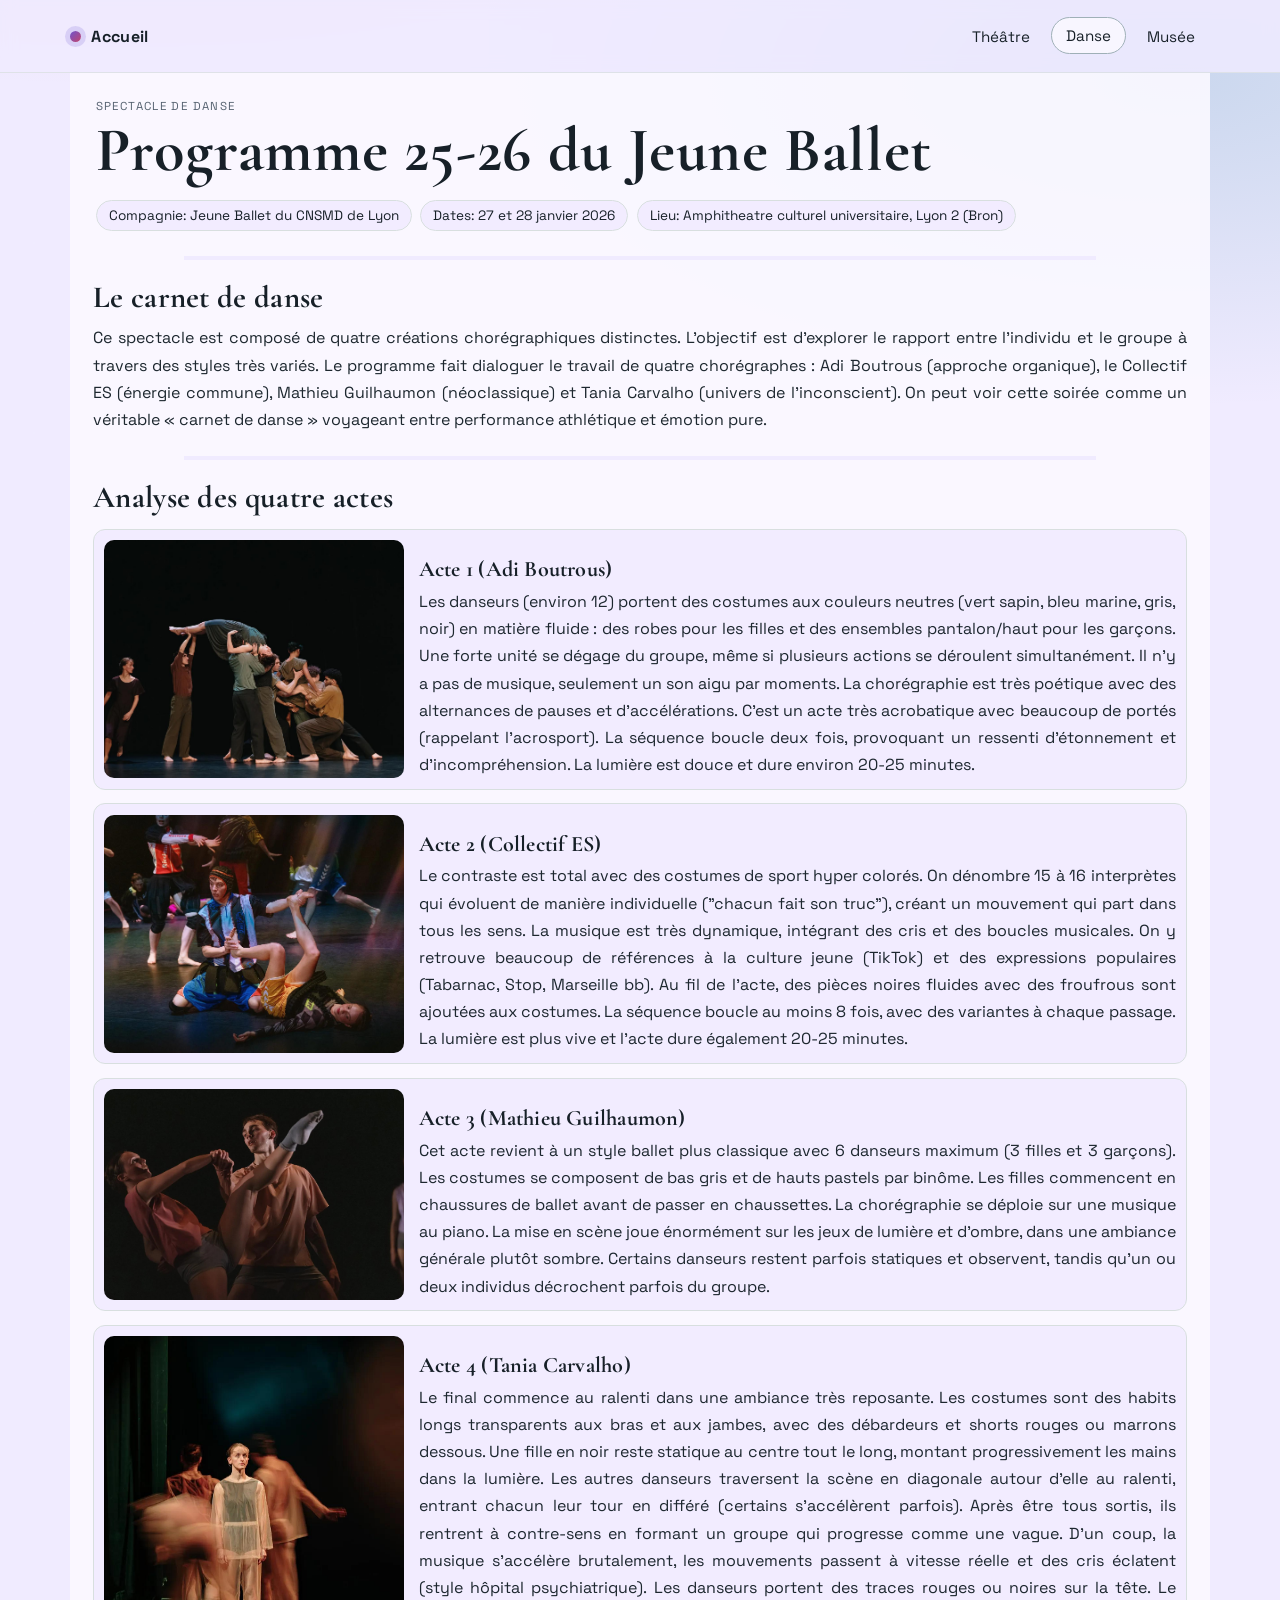
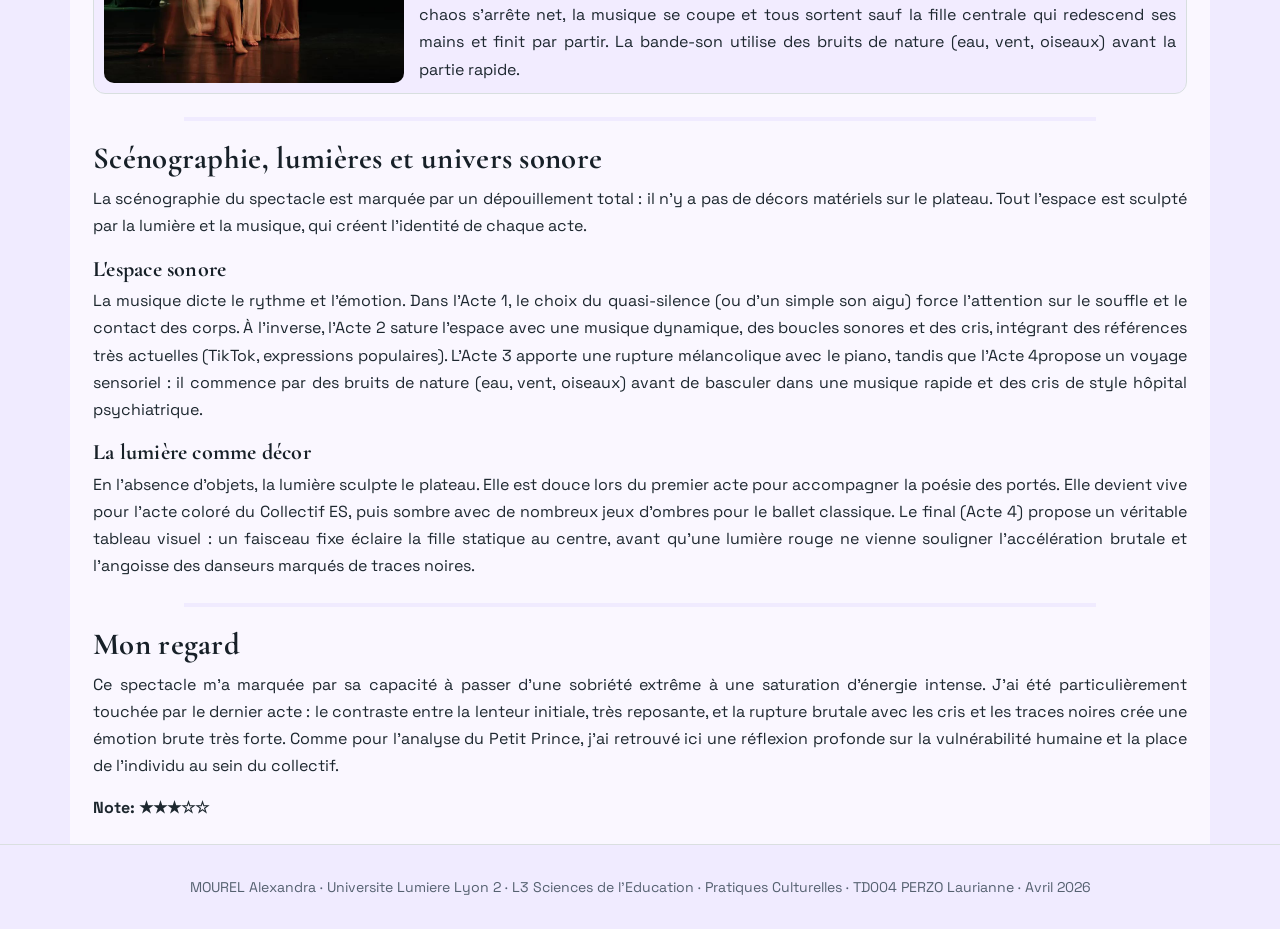
==== commit e9043878: "bloc => feuille" ====
--- a/danse.html
+++ b/danse.html
@@ -29,9 +29,9 @@
         </button>
 
         <nav id="main-nav" class="main-nav" aria-label="Navigation principale">
-          <a href="theatre.html">Theatre</a>
+          <a href="theatre.html">Théâtre</a>
           <a class="active" href="danse.html">Danse</a>
-          <a href="musee.html">Musee</a>
+          <a href="musee.html">Musée</a>
         </nav>
       </div>
     </header>
@@ -51,11 +51,7 @@
         <section class="story-panel reveal" id="carnet">
           <h2>Le carnet de danse</h2>
           <p>
-            Ce spectacle est compose de quatre creations choregraphiques distinctes. L'objectif est d'explorer le
-            rapport entre l'individu et le groupe a travers des styles tres varies. Le programme fait dialoguer le
-            travail de quatre choregraphes: Adi Boutrous (approche organique), le Collectif ES (energie commune),
-            Mathieu Guilhaumon (neoclassique) et Tania Carvalho (univers de l'inconscient). On peut voir cette soiree
-            comme un veritable carnet de danse voyageant entre performance athletique et emotion pure.
+Ce spectacle est composé de quatre créations chorégraphiques distinctes. L’objectif est d’explorer le rapport entre l'individu et le groupe à travers des styles très variés. Le programme fait dialoguer le travail de quatre chorégraphes : Adi Boutrous (approche organique), le Collectif ES (énergie commune), Mathieu Guilhaumon (néoclassique) et Tania Carvalho (univers de l’inconscient). On peut voir cette soirée comme un véritable « carnet de danse » voyageant entre performance athlétique et émotion pure.
           </p>
         </section>
 
@@ -67,13 +63,7 @@
               <div>
                 <h3>Acte 1 (Adi Boutrous)</h3>
                 <p>
-                  Les danseurs (environ 12) portent des costumes aux couleurs neutres (vert sapin, bleu marine, gris,
-                  noir) en matiere fluide: des robes pour les filles et des ensembles pantalon/haut pour les garcons.
-                  Une forte unite se degage du groupe, meme si plusieurs actions se deroulent simultanement. Il n'y a
-                  pas de musique, seulement un son aigu par moments. La choregraphie est tres poetique avec des
-                  alternances de pauses et d'accelerations. C'est un acte tres acrobatique avec beaucoup de portes
-                  (rappelant l'acrosport). La sequence boucle deux fois, provoquant un ressenti d'etonnement et
-                  d'incomprehension. La lumiere est douce et dure environ 20-25 minutes.
+                  Les danseurs (environ 12) portent des costumes aux couleurs neutres (vert sapin, bleu marine, gris, noir) en matière fluide : des robes pour les filles et des ensembles pantalon/haut pour les garçons. Une forte unité se dégage du groupe, même si plusieurs actions se déroulent simultanément. Il n’y a pas de musique, seulement un son aigu par moments. La chorégraphie est très poétique avec des alternances de pauses et d'accélérations. C'est un acte très acrobatique avec beaucoup de portés (rappelant l'acrosport). La séquence boucle deux fois, provoquant un ressenti d'étonnement et d'incompréhension. La lumière est douce et dure environ 20-25 minutes.
                 </p>
               </div>
             </article>
@@ -83,13 +73,7 @@
               <div>
                 <h3>Acte 2 (Collectif ES)</h3>
                 <p>
-                  Le contraste est total avec des costumes de sport hyper colores. On denombre 15 a 16 interpretes qui
-                  evoluent de maniere individuelle ("chacun fait son truc"), creant un mouvement qui part dans tous les
-                  sens. La musique est tres dynamique, integrant des cris et des boucles musicales. On y retrouve
-                  beaucoup de references a la culture jeune (TikTok) et des expressions populaires (Tabarnac, Stop,
-                  Marseille bb). Au fil de l'acte, des pieces noires fluides avec des froufrous sont ajoutees aux
-                  costumes. La sequence boucle au moins 8 fois, avec des variantes a chaque passage. La lumiere est plus
-                  vive et l'acte dure egalement 20-25 minutes.
+                  Le contraste est total avec des costumes de sport hyper colorés. On dénombre 15 à 16 interprètes qui évoluent de manière individuelle ("chacun fait son truc"), créant un mouvement qui part dans tous les sens. La musique est très dynamique, intégrant des cris et des boucles musicales. On y retrouve beaucoup de références à la culture jeune (TikTok) et des expressions populaires (Tabarnac, Stop, Marseille bb). Au fil de l'acte, des pièces noires fluides avec des froufrous sont ajoutées aux costumes. La séquence boucle au moins 8 fois, avec des variantes à chaque passage. La lumière est plus vive et l'acte dure également 20-25 minutes.
                 </p>
               </div>
             </article>
@@ -99,12 +83,7 @@
               <div>
                 <h3>Acte 3 (Mathieu Guilhaumon)</h3>
                 <p>
-                  Cet acte revient a un style ballet plus classique avec 6 danseurs maximum (3 filles et 3 garcons).
-                  Les costumes se composent de bas gris et de hauts pastels par binome. Les filles commencent en
-                  chaussures de ballet avant de passer en chaussettes. La choregraphie se deploie sur une musique au
-                  piano. La mise en scene joue enormement sur les jeux de lumiere et d'ombre, dans une ambiance generale
-                  plutot sombre. Certains danseurs restent parfois statiques et observent, tandis qu'un ou deux
-                  individus decrochent parfois du groupe.
+Cet acte revient à un style ballet plus classique avec 6 danseurs maximum (3 filles et 3 garçons). Les costumes se composent de bas gris et de hauts pastels par binôme. Les filles commencent en chaussures de ballet avant de passer en chaussettes. La chorégraphie se déploie sur une musique au piano. La mise en scène joue énormément sur les jeux de lumière et d'ombre, dans une ambiance générale plutôt sombre. Certains danseurs restent parfois statiques et observent, tandis qu'un ou deux individus décrochent parfois du groupe.
                 </p>
               </div>
             </article>
@@ -114,16 +93,7 @@
               <div>
                 <h3>Acte 4 (Tania Carvalho)</h3>
                 <p>
-                  Le final commence au ralenti dans une ambiance tres reposante. Les costumes sont des habits longs
-                  transparents aux bras et aux jambes, avec des debardeurs et shorts rouges ou marrons dessous. Une
-                  fille en noir reste statique au centre tout le long, montant progressivement les mains dans la
-                  lumiere. Les autres danseurs traversent la scene en diagonale autour d'elle au ralenti, entrant chacun
-                  leur tour en differe (certains s'accelerent parfois). Apres etre tous sortis, ils rentrent a
-                  contre-sens en formant un groupe qui progresse comme une vague. D'un coup, la musique s'accelere
-                  brutalement, les mouvements passent a vitesse reelle et des cris eclatent (style hopital
-                  psychiatrique). Les danseurs portent des traces rouges ou noires sur la tete. Le chaos s'arrete net,
-                  la musique se coupe et tous sortent sauf la fille centrale qui redescend ses mains et finit par
-                  partir. La bande-son utilise des bruits de nature (eau, vent, oiseaux) avant la partie rapide.
+Le final commence au ralenti dans une ambiance très reposante. Les costumes sont des habits longs transparents aux bras et aux jambes, avec des débardeurs et shorts rouges ou marrons dessous. Une fille en noir reste statique au centre tout le long, montant progressivement les mains dans la lumière. Les autres danseurs traversent la scène en diagonale autour d'elle au ralenti, entrant chacun leur tour en différé (certains s'accélèrent parfois). Après être tous sortis, ils rentrent à contre-sens en formant un groupe qui progresse comme une vague. D’un coup, la musique s'accélère brutalement, les mouvements passent à vitesse réelle et des cris éclatent (style hôpital psychiatrique). Les danseurs portent des traces rouges ou noires sur la tête. Le chaos s'arrête net, la musique se coupe et tous sortent sauf la fille centrale qui redescend ses mains et finit par partir. La bande-son utilise des bruits de nature (eau, vent, oiseaux) avant la partie rapide.
                 </p>
               </div>
             </article>
@@ -131,38 +101,25 @@
         </section>
 
         <section class="story-panel reveal" id="scenographie">
-          <h2>Scenographie, lumieres et univers sonore</h2>
+          <h2>Scénographie, lumières et univers sonore</h2>
           <p>
-            La scenographie du spectacle est marquee par un depouillement total: il n'y a pas de decors materiels sur
-            le plateau. Tout l'espace est sculpte par la lumiere et la musique, qui creent l'identite de chaque acte.
+La scénographie du spectacle est marquée par un dépouillement total : il n’y a pas de décors matériels sur le plateau. Tout l'espace est sculpté par la lumière et la musique, qui créent l'identité de chaque acte.
+
           </p>
           <h3>L'espace sonore</h3>
           <p>
-            La musique dicte le rythme et l'emotion. Dans l'acte 1, le choix du quasi-silence (ou d'un simple son aigu)
-            force l'attention sur le souffle et le contact des corps. A l'inverse, l'acte 2 sature l'espace avec une
-            musique dynamique, des boucles sonores et des cris, integrant des references tres actuelles (TikTok,
-            expressions populaires). L'acte 3 apporte une rupture melancolique avec le piano, tandis que l'acte 4
-            propose un voyage sensoriel: il commence par des bruits de nature (eau, vent, oiseaux) avant de basculer
-            dans une musique rapide et des cris de style hopital psychiatrique.
+La musique dicte le rythme et l'émotion. Dans l'Acte 1, le choix du quasi-silence (ou d'un simple son aigu) force l'attention sur le souffle et le contact des corps. À l'inverse, l'Acte 2 sature l'espace avec une musique dynamique, des boucles sonores et des cris, intégrant des références très actuelles (TikTok, expressions populaires). L'Acte 3 apporte une rupture mélancolique avec le piano, tandis que l'Acte 4propose un voyage sensoriel : il commence par des bruits de nature (eau, vent, oiseaux) avant de basculer dans une musique rapide et des cris de style hôpital psychiatrique.
           </p>
-          <h3>La lumiere comme decor</h3>
+          <h3>La lumière comme décor</h3>
           <p>
-            En l'absence d'objets, la lumiere sculpte le plateau. Elle est douce lors du premier acte pour accompagner
-            la poesie des portes. Elle devient vive pour l'acte colore du Collectif ES, puis sombre avec de nombreux
-            jeux d'ombres pour le ballet classique. Le final (acte 4) propose un veritable tableau visuel: un faisceau
-            fixe eclaire la fille statique au centre, avant qu'une lumiere rouge ne vienne souligner l'acceleration
-            brutale et l'angoisse des danseurs marques de traces noires.
+En l'absence d'objets, la lumière sculpte le plateau. Elle est douce lors du premier acte pour accompagner la poésie des portés. Elle devient vive pour l'acte coloré du Collectif ES, puis sombre avec de nombreux jeux d'ombres pour le ballet classique. Le final (Acte 4) propose un véritable tableau visuel : un faisceau fixe éclaire la fille statique au centre, avant qu'une lumière rouge ne vienne souligner l'accélération brutale et l'angoisse des danseurs marqués de traces noires.
           </p>
         </section>
 
         <section class="story-panel reveal" id="regard">
           <h2>Mon regard</h2>
           <p>
-            Ce spectacle m'a marquee par sa capacite a passer d'une sobriete extreme a une saturation d'energie intense.
-            J'ai ete particulierement touchee par le dernier acte: le contraste entre la lenteur initiale, tres
-            reposante, et la rupture brutale avec les cris et les traces noires cree une emotion brute tres forte.
-            Comme pour l'analyse du Petit Prince, j'ai retrouve ici une reflexion profonde sur la vulnerabilite humaine
-            et la place de l'individu au sein du collectif.
+Ce spectacle m’a marquée par sa capacité à passer d'une sobriété extrême à une saturation d'énergie intense. J’ai été particulièrement touchée par le dernier acte : le contraste entre la lenteur initiale, très reposante, et la rupture brutale avec les cris et les traces noires crée une émotion brute très forte. Comme pour l'analyse du Petit Prince, j'ai retrouvé ici une réflexion profonde sur la vulnérabilité humaine et la place de l'individu au sein du collectif.
           </p>
           <p class="rating">Note: <span aria-label="3 etoiles sur 5">★★★☆☆</span></p>
         </section>
--- a/style.css
+++ b/style.css
@@ -158,7 +158,7 @@
 }
 
 .main-content {
-  padding-block: 2rem 3rem;
+  padding-block: 0 ;
 }
 
 .home-hero,
@@ -167,8 +167,9 @@
 .work-card,
 .timeline article {
   background: color-mix(in srgb, var(--surface) 90%, transparent);
-  border: 1px solid color-mix(in srgb, var(--line) 90%, transparent);
-  box-shadow: var(--shadow);
+  /*border: 1px solid color-mix(in srgb, var(--line) 90%, transparent);*/
+ /*TODO HERE : mettre l'ombre à gauche et droite mais pas en haut et en bas.*/
+  /* box-shadow: var(--shadow);*/
 }
 
 .home-hero {
@@ -313,12 +314,12 @@
 
 .story {
   display: grid;
-  gap: 1rem;
+  /*gap: 1rem;*/
 }
 
 .story-head {
   padding: clamp(1.2rem, 2vw, 1.9rem);
-  border-radius: var(--radius-xl);
+  /*border-radius: var(--radius-xl);*/
 }
 
 .meta-chips {
@@ -330,8 +331,18 @@
 }
 
 .story-panel {
-  border-radius: var(--radius-lg);
+  /*border-radius: var(--radius-lg);*/
   padding: clamp(1rem, 1.8vw, 1.5rem);
+}
+
+.story-panel::before {
+    content: "";
+    position: absolute;
+    top: 0;
+    left:10%;
+    width:80%;
+    height : 4px;
+    background-color:var(--bg);
 }
 
 .story-panel h2 {
@@ -348,6 +359,7 @@
   margin: 0;
   color: color-mix(in srgb, var(--ink) 90%, var(--muted));
   line-height: 1.7;
+  text-align : justify;
 }
 
 .story-panel p + p {
@@ -384,7 +396,7 @@
 }
 
 .site-footer {
-  margin-top: 2.2rem;
+  margin-top: 0;
   border-top: 1px solid color-mix(in srgb, var(--line) 95%, transparent);
   padding: 1.2rem;
   text-align: center;
